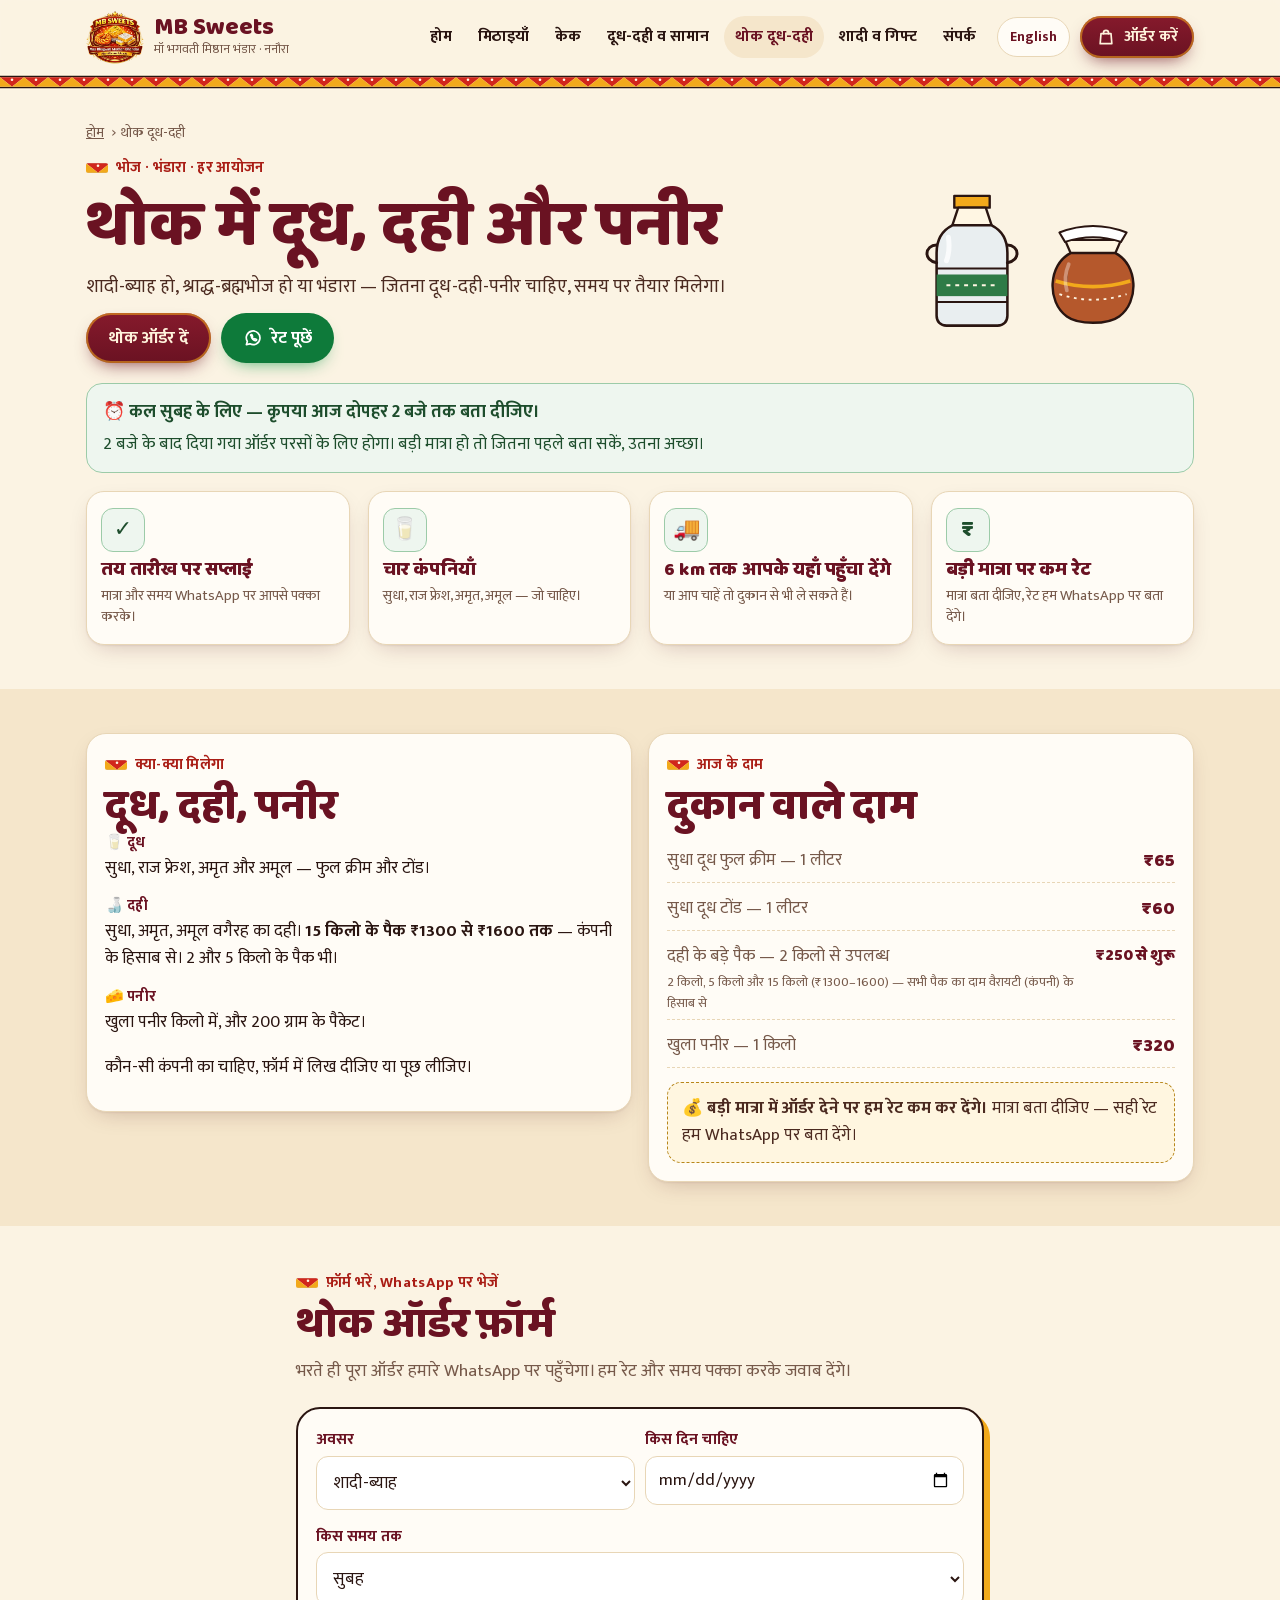
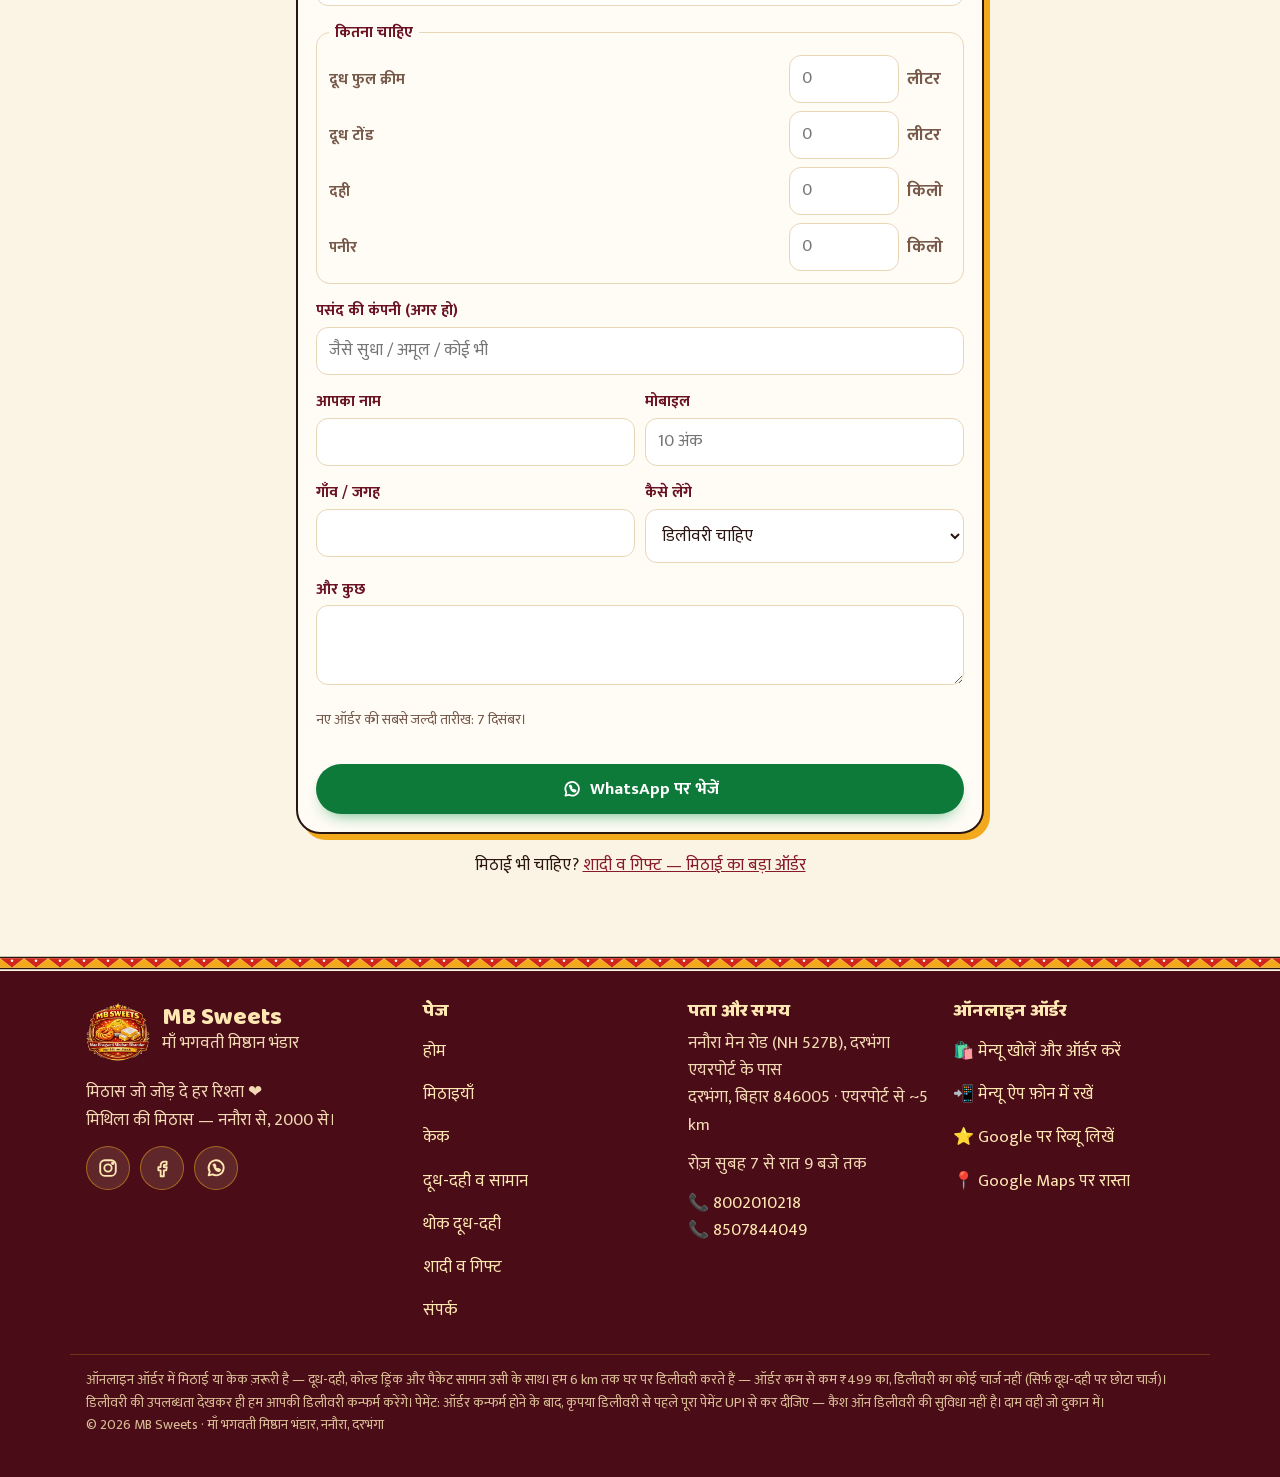
==== bulk-dairy/index.html @ a432e330 "Website: show the delivery-closed notice from catalog deliveryOff only during those days Co-Authored" ====
<!doctype html>
<html lang="hi">
<head>
<meta charset="utf-8">
<meta name="viewport" content="width=device-width,initial-scale=1,viewport-fit=cover">
<title>थोक दूध, दही, पनीर — शादी, श्राद्ध-भोज, भंडारा | MB Sweets ननौरा, दरभंगा</title>
<meta name="description" content="शादी-ब्याह, श्राद्ध-ब्रह्मभोज, भंडारा और हर आयोजन के लिए थोक में दूध, दही, पनीर — सुधा, राज फ्रेश, अमृत, अमूल। 15 किलो दही पैक ₹1300–1600। कल के लिए आज 2 बजे तक ऑर्डर। ननौरा, दरभंगा।">
<link rel="canonical" href="https://mbsweets.github.io/bulk-dairy/">
<meta property="og:type" content="website">
<meta property="og:site_name" content="MB Sweets">
<meta property="og:title" content="थोक दूध, दही, पनीर — शादी, श्राद्ध-भोज, भंडारा | MB Sweets ननौरा, दरभंगा">
<meta property="og:description" content="शादी-ब्याह, श्राद्ध-ब्रह्मभोज, भंडारा और हर आयोजन के लिए थोक में दूध, दही, पनीर — सुधा, राज फ्रेश, अमृत, अमूल। 15 किलो दही पैक ₹1300–1600। कल के लिए आज 2 बजे तक ऑर्डर। ननौरा, दरभंगा।">
<meta property="og:url" content="https://mbsweets.github.io/bulk-dairy/">
<meta property="og:image" content="https://mbsweets.github.io/assets/img/og-site.jpg">
<meta property="og:image:alt" content="MB Sweets — मिथिला की मिठास, ननौरा, दरभंगा">
<meta property="og:image:width" content="1200"><meta property="og:image:height" content="630">
<meta property="og:locale" content="hi_IN">
<meta name="twitter:card" content="summary_large_image">
<meta name="google-site-verification" content="Vm67PoSV5XHzENlAlZc9Rm4jAQmM6H2biQfGY-9qMtw">
<meta name="theme-color" content="#6A1222">
<meta name="format-detection" content="telephone=no">
<link rel="icon" href="/favicon-32.png" type="image/png" sizes="32x32">
<link rel="apple-touch-icon" href="/assets/img/icon-192.png">
<link rel="preload" href="/assets/fonts/baloo2-800.woff2" as="font" type="font/woff2" crossorigin>
<link rel="preload" href="/assets/fonts/mukta-400.woff2" as="font" type="font/woff2" crossorigin>
<link rel="stylesheet" href="/assets/site.css?v=00757ee7">
<script type="application/ld+json">{"@context": "https://schema.org", "@type": "BreadcrumbList", "itemListElement": [{"@type": "ListItem", "position": 1, "name": "MB Sweets", "item": "https://mbsweets.github.io/"}, {"@type": "ListItem", "position": 2, "name": "Bulk dairy", "item": "https://mbsweets.github.io/bulk-dairy/"}]}</script>
</head>
<body>
<a class="skip" href="#main"><span data-en="Skip to content">सीधे सामग्री पर जाएँ</span></a>
<div class="notice" id="notice" role="status"></div>
<header class="hdr">
 <div class="wrap bar">
  <a class="brand" href="/" aria-label="MB Sweets — होम">
   <img src="/assets/img/logo.webp" width="217" height="200" alt="MB Sweets का लोगो">
   <span><b>MB Sweets</b><small><span data-en="Maa Bhagwati Misthan Bhandar · Nanaura">माँ भगवती मिष्ठान भंडार · ननौरा</span></small></span>
  </a>
  <nav class="nav" aria-label="मुख्य"><a href="/"><span data-en="Home">होम</span></a><a href="/sweets/"><span data-en="Sweets">मिठाइयाँ</span></a><a href="/cakes/"><span data-en="Cakes">केक</span></a><a href="/products/"><span data-en="Dairy &amp; more">दूध-दही व सामान</span></a><a href="/bulk-dairy/" aria-current=page><span data-en="Bulk dairy">थोक दूध-दही</span></a><a href="/wedding/"><span data-en="Weddings &amp; gifts">शादी व गिफ्ट</span></a><a href="/contact/"><span data-en="Contact">संपर्क</span></a></nav>
  <button class="lang" id="lang" type="button" aria-label="Switch language / भाषा बदलें">English</button>
  <a class="btn btn-main btn-sm order-top" href="/mb-sweets/order/" data-order><svg viewBox="0 0 24 24" fill="none" stroke="currentColor" stroke-width="2" stroke-linecap="round" stroke-linejoin="round" aria-hidden="true"><path d="M6 8h12l1 12H5L6 8z"/><path d="M9 8V7a3 3 0 0 1 6 0v1"/></svg><span data-en="Order now">ऑर्डर करें</span></a>
 </div>
 <nav class="pills" aria-label="पेज"><a href="/"><span data-en="Home">होम</span></a><a href="/sweets/"><span data-en="Sweets">मिठाइयाँ</span></a><a href="/cakes/"><span data-en="Cakes">केक</span></a><a href="/products/"><span data-en="Dairy &amp; more">दूध-दही व सामान</span></a><a href="/bulk-dairy/" aria-current=page><span data-en="Bulk dairy">थोक दूध-दही</span></a><a href="/wedding/"><span data-en="Weddings &amp; gifts">शादी व गिफ्ट</span></a><a href="/contact/"><span data-en="Contact">संपर्क</span></a></nav>
 <div class="mb-border" aria-hidden="true"></div>
</header>
<main id="main">

<section class="phead calm">
 <div class="wrap">
  <div class="crumb"><a href="/"><span data-en="Home">होम</span></a> › <span data-en="Bulk dairy">थोक दूध-दही</span></div>
  <div class="dhero">
   <div>
    <div class="eyebrow"><span data-en="Feasts · bhandara · every gathering">भोज · भंडारा · हर आयोजन</span></div>
    <h1><span data-en="Milk, curd &amp; paneer in bulk">थोक में दूध, दही और पनीर</span></h1>
    <p class="lead"><span data-en="Weddings, shraddh and brahmbhoj, bhandara — whatever milk, curd and paneer you need, ready on time.">शादी-ब्याह हो, श्राद्ध-ब्रह्मभोज हो या भंडारा — जितना दूध-दही-पनीर चाहिए, समय पर तैयार मिलेगा।</span></p>
    <div class="row">
     <a class="btn btn-main" href="#dairyform"><span data-en="Place a bulk order">थोक ऑर्डर दें</span></a>
     <a class="btn btn-wa" href="https://api.whatsapp.com/send?phone=918002010218&text=%E0%A4%A8%E0%A4%AE%E0%A4%B8%E0%A5%8D%E0%A4%A4%E0%A5%87%20MB%20Sweets%20%F0%9F%99%8F%20%E0%A4%AE%E0%A5%81%E0%A4%9D%E0%A5%87%20%E0%A4%A5%E0%A5%8B%E0%A4%95%20%E0%A4%AE%E0%A5%87%E0%A4%82%20%E0%A4%A6%E0%A5%82%E0%A4%A7/%E0%A4%A6%E0%A4%B9%E0%A5%80/%E0%A4%AA%E0%A4%A8%E0%A5%80%E0%A4%B0%20%E0%A4%9A%E0%A4%BE%E0%A4%B9%E0%A4%BF%E0%A4%8F%E0%A5%A4%20%E0%A4%AC%E0%A4%A1%E0%A4%BC%E0%A5%80%20%E0%A4%AE%E0%A4%BE%E0%A4%A4%E0%A5%8D%E0%A4%B0%E0%A4%BE%20%E0%A4%95%E0%A4%BE%20%E0%A4%B0%E0%A5%87%E0%A4%9F%20%E0%A4%AC%E0%A4%A4%E0%A4%BE%E0%A4%87%E0%A4%8F%E0%A5%A4" data-en-href="https://api.whatsapp.com/send?phone=918002010218&amp;text=Hello%20MB%20Sweets%20%F0%9F%99%8F%20I%20need%20milk%20/%20curd%20/%20paneer%20in%20bulk.%20Please%20tell%20me%20the%20bulk%20rate." target="_blank" rel="noopener"><svg viewBox="0 0 24 24" fill="none" stroke="currentColor" stroke-width="2" stroke-linecap="round" stroke-linejoin="round" aria-hidden="true"><path d="M4 20l1.2-3.9A8.2 8.2 0 1 1 8.3 19z"/><path d="M9.2 8.6c.2-.5.5-.6.9-.6h.5l.9 2.1-.7.9c.5 1.1 1.4 2 2.5 2.5l.9-.7 2.1.9v.5c0 .4-.1.7-.6.9-2.5 1-6.6-3.1-5.5-6.5z"/></svg><span data-en="Ask the rate">रेट पूछें</span></a>
    </div>
   </div>
   <div class="dart" aria-hidden="true"><svg viewBox="0 0 120 150" width="118" aria-hidden="true"><path d="M42 10H78V22H42Z" fill="#F2A91B" stroke="#2A1511" stroke-width="2.4" stroke-linejoin="round"/><path d="M46 22H74L80 40H40Z" fill="#FFF6E3" stroke="#2A1511" stroke-width="2.4" stroke-linejoin="round"/><path d="M40 40H80C92 46 96 56 96 68V132C96 138 92 142 86 142H34C28 142 24 138 24 132V68C24 56 28 46 40 40Z" fill="#E9EEF0" stroke="#2A1511" stroke-width="2.6" stroke-linejoin="round"/><path d="M24 84H96M24 118H96" stroke="#2A1511" stroke-width="2"/><rect x="24" y="90" width="72" height="22" fill="#2E7B47"/><path d="M34 101H86" stroke="#FFF6E3" stroke-width="2" stroke-dasharray="4 5"/><path d="M24 60C12 60 10 76 24 78M96 60C108 60 110 76 96 78" stroke="#2A1511" stroke-width="3" fill="none" stroke-linecap="round"/><path d="M36 52Q38 66 34 76" stroke="#fff" stroke-width="5" stroke-linecap="round" opacity=".8"/></svg><svg viewBox="0 0 120 130" width="112" aria-hidden="true"><path d="M30 30H90L84 44H36Z" fill="#FFF6E3" stroke="#2A1511" stroke-width="2.4" stroke-linejoin="round"/><path d="M24 22Q60 8 96 22L90 32Q60 22 30 32Z" fill="#fff" stroke="#2A1511" stroke-width="2.2" stroke-linejoin="round"/><path d="M36 44C12 56 10 96 32 112C44 121 76 121 88 112C110 96 108 56 84 44Z" fill="#B5582C" stroke="#2A1511" stroke-width="2.6" stroke-linejoin="round"/><path d="M20 74Q60 86 100 74" stroke="#F2A91B" stroke-width="4" fill="none"/><path d="M24 88Q60 100 96 88" stroke="#FFF6E3" stroke-width="2" fill="none" stroke-dasharray="3 5"/><path d="M34 56Q28 70 32 84" stroke="#fff" stroke-width="4" stroke-linecap="round" opacity=".35"/></svg></div>
  </div>
 </div>
</section>

<section style="padding-top:12px">
 <div class="wrap">
  <div class="dnote">
   <b>⏰ <span data-en="For tomorrow morning — please tell us by 2 pm today.">कल सुबह के लिए — कृपया आज दोपहर 2 बजे तक बता दीजिए।</span></b>
   <span><span data-en="Orders after 2 pm are for the day after tomorrow. For large quantities, the earlier the better.">2 बजे के बाद दिया गया ऑर्डर परसों के लिए होगा। बड़ी मात्रा हो तो जितना पहले बता सकें, उतना अच्छा।</span></span>
  </div>
  <div class="feats dfeats">
   <div class="feat"><div class="dico">✓</div><h3><span data-en="On the agreed date">तय तारीख पर सप्लाई</span></h3><p><span data-en="Quantity and time agreed with you on WhatsApp.">मात्रा और समय WhatsApp पर आपसे पक्का करके।</span></p></div>
   <div class="feat"><div class="dico">🥛</div><h3><span data-en="Four brands">चार कंपनियाँ</span></h3><p><span data-en="Sudha, Raj Fresh, Amrit, Amul — your choice.">सुधा, राज फ्रेश, अमृत, अमूल — जो चाहिए।</span></p></div>
   <div class="feat"><div class="dico">🚚</div><h3><span data-en="We deliver within 6 km">6 km तक आपके यहाँ पहुँचा देंगे</span></h3><p><span data-en="Or, if you prefer, you&#x27;re welcome to pick up from the shop.">या आप चाहें तो दुकान से भी ले सकते हैं।</span></p></div>
   <div class="feat"><div class="dico">₹</div><h3><span data-en="Lower rate in bulk">बड़ी मात्रा पर कम रेट</span></h3><p><span data-en="Tell us the quantity — we will share the rate on WhatsApp.">मात्रा बता दीजिए, रेट हम WhatsApp पर बता देंगे।</span></p></div>
  </div>
 </div>
</section>

<section class="soft">
 <div class="wrap brandgrid">
  <div class="info">
   <div class="eyebrow"><span data-en="What we supply">क्या-क्या मिलेगा</span></div>
   <h2><span data-en="Milk, curd, paneer">दूध, दही, पनीर</span></h2>
   <dl class="mt">
    <div><dt>🥛 <span data-en="Milk">दूध</span></dt><dd><span data-en="Sudha, Raj Fresh, Amrit and Amul — full cream and toned.">सुधा, राज फ्रेश, अमृत और अमूल — फुल क्रीम और टोंड।</span></dd></div>
    <div><dt>🍶 <span data-en="Curd">दही</span></dt><dd><span data-en="Sudha, Amrit, Amul and more. &lt;b&gt;15 kg packs from ₹1300 to ₹1600&lt;/b&gt; depending on brand. 2 kg and 5 kg packs too.">सुधा, अमृत, अमूल वगैरह का दही। <b>15 किलो के पैक ₹1300 से ₹1600 तक</b> — कंपनी के हिसाब से। 2 और 5 किलो के पैक भी।</span></dd></div>
    <div><dt>🧀 <span data-en="Paneer">पनीर</span></dt><dd><span data-en="Loose paneer by the kg, and 200 g packets.">खुला पनीर किलो में, और 200 ग्राम के पैकेट।</span></dd></div>
   </dl>
   <p class="mt"><span data-en="Tell us the brand you want in the form, or just ask.">कौन-सी कंपनी का चाहिए, फ़ॉर्म में लिख दीजिए या पूछ लीजिए।</span></p>
  </div>
  <div class="info">
   <div class="eyebrow"><span data-en="Today&#x27;s prices">आज के दाम</span></div>
   <h2><span data-en="Shop prices">दुकान वाले दाम</span></h2>
   <ul class="plist"><li><span><span data-en="Sudha full-cream milk — 1 L">सुधा दूध फुल क्रीम — 1 लीटर</span></span><b data-pid="i14">₹65</b></li><li><span><span data-en="Sudha toned milk — 1 L">सुधा दूध टोंड — 1 लीटर</span></span><b data-pid="i15">₹60</b></li><li class="bigdahi"><span><span data-en="Big curd packs — from 2 kg">दही के बड़े पैक — 2 किलो से उपलब्ध</span><small><span data-en="2 kg, 5 kg and 15 kg (₹1300–1600) — every pack priced by variety (brand)">2 किलो, 5 किलो और 15 किलो (₹1300–1600) — सभी पैक का दाम वैरायटी (कंपनी) के हिसाब से</span></small></span><b><span data-en="from &lt;span data-pid=i18&gt;₹250&lt;/span&gt;"><span data-pid=i18>₹250</span> से शुरू</span></b></li><li><span><span data-en="Loose paneer — 1 kg">खुला पनीर — 1 किलो</span></span><b data-pid="i17">₹320</b></li></ul>
   <div class="discount">💰 <span data-en="&lt;b&gt;Bulk orders get a lower rate.&lt;/b&gt; Tell us the quantity and we&#x27;ll quote the right rate on WhatsApp."><b>बड़ी मात्रा में ऑर्डर देने पर हम रेट कम कर देंगे।</b> मात्रा बता दीजिए — सही रेट हम WhatsApp पर बता देंगे।</span></div>
  </div>
 </div>
</section>

<section id="order-form">
 <div class="wrap narrow">
  <div class="shead"><div class="eyebrow"><span data-en="Fill in, send on WhatsApp">फ़ॉर्म भरें, WhatsApp पर भेजें</span></div><h2><span data-en="Bulk order form">थोक ऑर्डर फ़ॉर्म</span></h2><p><span data-en="Your whole order reaches our WhatsApp. We&#x27;ll reply to confirm the rate and time.">भरते ही पूरा ऑर्डर हमारे WhatsApp पर पहुँचेगा। हम रेट और समय पक्का करके जवाब देंगे।</span></p></div>
  <form class="form" id="dairyform" novalidate>
   <div class="two">
    <div class="f"><label for="d-occ"><span data-en="Occasion">अवसर</span></label><select id="d-occ"><option value="शादी-ब्याह" data-en="Wedding">शादी-ब्याह</option><option value="श्राद्ध / ब्रह्मभोज" data-en="Shraddh / Brahmbhoj">श्राद्ध / ब्रह्मभोज</option><option value="भंडारा" data-en="Bhandara">भंडारा</option><option value="पूजा-यज्ञ" data-en="Puja / yagya">पूजा-यज्ञ</option><option value="तिलक / मुंडन / जनेऊ" data-en="Tilak / mundan / janeu">तिलक / मुंडन / जनेऊ</option><option value="भोज / पार्टी" data-en="Feast / party">भोज / पार्टी</option><option value="होटल / दुकान" data-en="Hotel / shop">होटल / दुकान</option><option value="कुछ और" data-en="Other">कुछ और</option></select></div>
    <div class="f"><label for="d-date"><span data-en="Date needed">किस दिन चाहिए</span></label><input id="d-date" type="date"></div>
   </div>
   <div class="f"><label for="d-time"><span data-en="By what time">किस समय तक</span></label><select id="d-time"><option value="सुबह" data-en="Morning">सुबह</option><option value="दोपहर" data-en="Afternoon">दोपहर</option><option value="शाम" data-en="Evening">शाम</option></select></div>
   <fieldset class="qty">
    <legend><span data-en="Quantities">कितना चाहिए</span></legend>
    <div class="qrow"><label for="d-fc"><span data-en="Full-cream milk">दूध फुल क्रीम</span></label><input id="d-fc" type="number" inputmode="decimal" min="0" step="any" placeholder="0"><span><span data-en="L">लीटर</span></span></div>
    <div class="qrow"><label for="d-tm"><span data-en="Toned milk">दूध टोंड</span></label><input id="d-tm" type="number" inputmode="decimal" min="0" step="any" placeholder="0"><span><span data-en="L">लीटर</span></span></div>
    <div class="qrow"><label for="d-dahi"><span data-en="Curd">दही</span></label><input id="d-dahi" type="number" inputmode="decimal" min="0" step="any" placeholder="0"><span><span data-en="kg">किलो</span></span></div>
    <div class="qrow"><label for="d-paneer"><span data-en="Paneer">पनीर</span></label><input id="d-paneer" type="number" inputmode="decimal" min="0" step="any" placeholder="0"><span><span data-en="kg">किलो</span></span></div>
   </fieldset>
   <div class="f"><label for="d-brand"><span data-en="Preferred brand (if any)">पसंद की कंपनी (अगर हो)</span></label><input id="d-brand" type="text" placeholder="जैसे सुधा / अमूल / कोई भी" data-en-ph="e.g. Sudha / Amul / any"></div>
   <div class="two">
    <div class="f"><label for="d-name"><span data-en="Your name">आपका नाम</span></label><input id="d-name" type="text" autocomplete="name"></div>
    <div class="f"><label for="d-phone"><span data-en="Mobile">मोबाइल</span></label><input id="d-phone" type="tel" inputmode="numeric" autocomplete="tel" placeholder="10 अंक" data-en-ph="10 digits"></div>
   </div>
   <div class="two">
    <div class="f"><label for="d-place"><span data-en="Village / place">गाँव / जगह</span></label><input id="d-place" type="text"></div>
    <div class="f"><label for="d-mode"><span data-en="Delivery or pickup">कैसे लेंगे</span></label><select id="d-mode"><option value="डिलीवरी चाहिए" data-en="Delivery">डिलीवरी चाहिए</option><option value="दुकान से ले जाएँगे" data-en="Pickup">दुकान से ले जाएँगे</option></select></div>
   </div>
   <div class="f"><label for="d-note"><span data-en="Anything else">और कुछ</span></label><textarea id="d-note"></textarea></div>
   <p class="hint" id="d-rule"></p>
   <div class="err" id="d-err" role="alert"></div>
   <button class="btn btn-wa" type="submit" style="width:100%"><svg viewBox="0 0 24 24" fill="none" stroke="currentColor" stroke-width="2" stroke-linecap="round" stroke-linejoin="round" aria-hidden="true"><path d="M4 20l1.2-3.9A8.2 8.2 0 1 1 8.3 19z"/><path d="M9.2 8.6c.2-.5.5-.6.9-.6h.5l.9 2.1-.7.9c.5 1.1 1.4 2 2.5 2.5l.9-.7 2.1.9v.5c0 .4-.1.7-.6.9-2.5 1-6.6-3.1-5.5-6.5z"/></svg><span data-en="Send on WhatsApp">WhatsApp पर भेजें</span></button>
  </form>
  <p class="center mt"><span data-en="Need sweets too?">मिठाई भी चाहिए?</span> <a href="/wedding/"><span data-en="Weddings &amp; gifts — bulk sweets">शादी व गिफ्ट — मिठाई का बड़ा ऑर्डर</span></a></p>
 </div>
</section>
</main>
<footer class="foot">
 <div class="wrap cols">
  <div>
   <div class="fbrand"><img src="/assets/img/logo.webp" width="217" height="200" alt="" loading="lazy"><div><b>MB Sweets</b><span data-en="Maa Bhagwati Misthan Bhandar">माँ भगवती मिष्ठान भंडार</span></div></div>
   <p class="mt"><span data-en="Sweetness that binds every bond ❤️&lt;br&gt;The sweetness of Mithila — from Nanaura, since 2000.">मिठास जो जोड़ दे हर रिश्ता ❤️<br>मिथिला की मिठास — ननौरा से, 2000 से।</span></p>
   <div class="social">
    <a href="https://www.instagram.com/maabhagwatimisthanbhandar/" target="_blank" rel="noopener" aria-label="Instagram"><svg viewBox="0 0 24 24" fill="none" stroke="currentColor" stroke-width="2" stroke-linecap="round" stroke-linejoin="round" aria-hidden="true"><rect x="3.5" y="3.5" width="17" height="17" rx="5"/><circle cx="12" cy="12" r="4"/><circle cx="17.2" cy="6.8" r=".9"/></svg></a>
    <a href="https://www.facebook.com/share/1CdTxjHLrT/" target="_blank" rel="noopener" aria-label="Facebook"><svg viewBox="0 0 24 24" fill="none" stroke="currentColor" stroke-width="2" stroke-linecap="round" stroke-linejoin="round" aria-hidden="true"><path d="M14.5 8.5H17V5h-2.5A4 4 0 0 0 10.5 9v2H8v3.5h2.5V21H14v-6.5h2.6l.6-3.5H14V9.1c0-.3.2-.6.5-.6z"/></svg></a>
    <a href="https://api.whatsapp.com/send?phone=918002010218&text=%E0%A4%A8%E0%A4%AE%E0%A4%B8%E0%A5%8D%E0%A4%A4%E0%A5%87%20MB%20Sweets%20%F0%9F%99%8F%20" data-en-href="https://api.whatsapp.com/send?phone=918002010218&amp;text=Hello%20MB%20Sweets%20%F0%9F%99%8F%20" target="_blank" rel="noopener" aria-label="WhatsApp"><svg viewBox="0 0 24 24" fill="none" stroke="currentColor" stroke-width="2" stroke-linecap="round" stroke-linejoin="round" aria-hidden="true"><path d="M4 20l1.2-3.9A8.2 8.2 0 1 1 8.3 19z"/><path d="M9.2 8.6c.2-.5.5-.6.9-.6h.5l.9 2.1-.7.9c.5 1.1 1.4 2 2.5 2.5l.9-.7 2.1.9v.5c0 .4-.1.7-.6.9-2.5 1-6.6-3.1-5.5-6.5z"/></svg></a>
   </div>
  </div>
  <div><h3><span data-en="Pages">पेज</span></h3><ul><li><a href="/"><span data-en="Home">होम</span></a></li><li><a href="/sweets/"><span data-en="Sweets">मिठाइयाँ</span></a></li><li><a href="/cakes/"><span data-en="Cakes">केक</span></a></li><li><a href="/products/"><span data-en="Dairy &amp; more">दूध-दही व सामान</span></a></li><li><a href="/bulk-dairy/"><span data-en="Bulk dairy">थोक दूध-दही</span></a></li><li><a href="/wedding/"><span data-en="Weddings &amp; gifts">शादी व गिफ्ट</span></a></li><li><a href="/contact/"><span data-en="Contact">संपर्क</span></a></li></ul></div>
  <div><h3><span data-en="Address &amp; hours">पता और समय</span></h3>
   <p><span data-en="Nanaura Main Rd (NH 527B), near Darbhanga Airport&lt;br&gt;Darbhanga, Bihar 846005 · ~5 km from the airport">ननौरा मेन रोड (NH 527B), दरभंगा एयरपोर्ट के पास<br>दरभंगा, बिहार 846005 · एयरपोर्ट से ~5 km</span></p>
   <p><span data-en="Daily 7 am – 9 pm">रोज़ सुबह 7 से रात 9 बजे तक</span></p>
   <p><a href="tel:+918002010218">📞 8002010218</a><br><a href="tel:+918507844049">📞 8507844049</a></p>
  </div>
  <div><h3><span data-en="Order online">ऑनलाइन ऑर्डर</span></h3><ul>
   <li><a href="/mb-sweets/order/" data-order><span data-en="🛍️ Open the menu &amp; order">🛍️ मेन्यू खोलें और ऑर्डर करें</span></a></li>
   <li><a href="/mb-sweets/order/?app=1" data-order><span data-en="📲 Add the menu app to your phone">📲 मेन्यू ऐप फ़ोन में रखें</span></a></li>
   <li><a href="https://g.page/r/CZ_aeVeX-ilKEBE/review" target="_blank" rel="noopener"><span data-en="⭐ Review us on Google">⭐ Google पर रिव्यू लिखें</span></a></li>
   <li><a href="https://maps.app.goo.gl/FhQMpwFatymkrWct9" target="_blank" rel="noopener"><span data-en="📍 Directions on Google Maps">📍 Google Maps पर रास्ता</span></a></li>
  </ul></div>
 </div>
 <div class="wrap fine"><span data-en="Online orders must include sweets or cake — milk, curd, cold drinks and packaged items come along with them. We deliver to your home within 6 km — minimum order ₹499, no delivery charge (only milk &amp; curd have a small charge). We confirm delivery only after checking availability. Payment: once your order is confirmed, please pay in full by UPI before delivery — sorry, no cash on delivery. Same prices as in the shop.">ऑनलाइन ऑर्डर में मिठाई या केक ज़रूरी है — दूध-दही, कोल्ड ड्रिंक और पैकेट सामान उसी के साथ। हम 6 km तक घर पर डिलीवरी करते हैं — ऑर्डर कम से कम ₹499 का, डिलीवरी का कोई चार्ज नहीं (सिर्फ़ दूध-दही पर छोटा चार्ज)। डिलीवरी की उपलब्धता देखकर ही हम आपकी डिलीवरी कन्फर्म करेंगे। पेमेंट: ऑर्डर कन्फर्म होने के बाद, कृपया डिलीवरी से पहले पूरा पेमेंट UPI से कर दीजिए — कैश ऑन डिलीवरी की सुविधा नहीं है। दाम वही जो दुकान में।</span><br>© <span id="yr">2026</span> MB Sweets · <span data-en="Maa Bhagwati Misthan Bhandar, Nanaura, Darbhanga">माँ भगवती मिष्ठान भंडार, ननौरा, दरभंगा</span></div>
</footer>
<nav class="dock" aria-label="जल्दी संपर्क">
 <a class="o" href="/mb-sweets/order/" data-order><svg viewBox="0 0 24 24" fill="none" stroke="currentColor" stroke-width="2" stroke-linecap="round" stroke-linejoin="round" aria-hidden="true"><path d="M6 8h12l1 12H5L6 8z"/><path d="M9 8V7a3 3 0 0 1 6 0v1"/></svg><span data-en="Order">ऑर्डर करें</span></a>
 <a class="w" href="https://api.whatsapp.com/send?phone=918002010218&text=%E0%A4%A8%E0%A4%AE%E0%A4%B8%E0%A5%8D%E0%A4%A4%E0%A5%87%20MB%20Sweets%20%F0%9F%99%8F%20" data-en-href="https://api.whatsapp.com/send?phone=918002010218&amp;text=Hello%20MB%20Sweets%20%F0%9F%99%8F%20" target="_blank" rel="noopener"><svg viewBox="0 0 24 24" fill="none" stroke="currentColor" stroke-width="2" stroke-linecap="round" stroke-linejoin="round" aria-hidden="true"><path d="M4 20l1.2-3.9A8.2 8.2 0 1 1 8.3 19z"/><path d="M9.2 8.6c.2-.5.5-.6.9-.6h.5l.9 2.1-.7.9c.5 1.1 1.4 2 2.5 2.5l.9-.7 2.1.9v.5c0 .4-.1.7-.6.9-2.5 1-6.6-3.1-5.5-6.5z"/></svg>WhatsApp</a>
 <a href="tel:+918002010218"><svg viewBox="0 0 24 24" fill="none" stroke="currentColor" stroke-width="2" stroke-linecap="round" stroke-linejoin="round" aria-hidden="true"><path d="M5 3.5h3.5l1.7 4.4-2.2 1.4a11 11 0 0 0 5.7 5.7l1.4-2.2 4.4 1.7V18a2.5 2.5 0 0 1-2.5 2.5A15.5 15.5 0 0 1 2.5 6 2.5 2.5 0 0 1 5 3.5z"/></svg><span data-en="Call">कॉल</span></a>
 <a href="https://maps.app.goo.gl/FhQMpwFatymkrWct9" target="_blank" rel="noopener"><svg viewBox="0 0 24 24" fill="none" stroke="currentColor" stroke-width="2" stroke-linecap="round" stroke-linejoin="round" aria-hidden="true"><path d="M12 21s-7-6.3-7-11.2a7 7 0 0 1 14 0C19 14.7 12 21 12 21z"/><circle cx="12" cy="9.8" r="2.6"/></svg><span data-en="Directions">रास्ता</span></a>
</nav>
<script src="/mb-sweets/catalog.js" defer></script>
<script src="/assets/site.js?v=cd777acc" defer></script>
</body>
</html>
---- assets/site.css ----
/* MB Sweets — मिथिला की मिठास. Handmade-paper cream, sindoor, haldi and maroon, with Madhubani borders. */
@font-face{font-family:'Mukta';src:url(/assets/fonts/mukta-400.woff2) format('woff2'),url(/assets/fonts/mukta-400.woff) format('woff');font-weight:400;font-display:swap}
@font-face{font-family:'Mukta';src:url(/assets/fonts/mukta-700.woff2) format('woff2'),url(/assets/fonts/mukta-700.woff) format('woff');font-weight:600 800;font-display:swap}
@font-face{font-family:'Baloo 2';src:url(/assets/fonts/baloo2-800.woff2) format('woff2'),url(/assets/fonts/baloo2-800.woff) format('woff');font-weight:600 800;font-display:swap}

:root{
  --paper:#FBF3E3;--paper2:#F5E6CB;--card:#FFFCF6;--ink:#2A1511;--muted:#76594A;--line:#E8D6B6;
  --maroon:#6A1222;--maroon2:#861A2C;--wine:#4A0D17;--sindoor:#D1261C;--haldi:#F2A91B;--gold:#B7861A;--leaf:#2E7B47;--pink:#D8457F;
  --wa:#0E7A3A;--shadow:0 1px 2px rgba(74,13,23,.06),0 8px 24px -10px rgba(74,13,23,.28);
  --r:18px;--hd:'Baloo 2','Mukta',system-ui,sans-serif;
  --border:url("data:image/svg+xml,%3Csvg xmlns='http://www.w3.org/2000/svg' width='24' height='16' viewBox='0 0 24 16'%3E%3Crect width='24' height='16' fill='%23FFF6E3'/%3E%3Cpath d='M0 2.5H24M0 13.5H24' stroke='%232A1511' stroke-width='1.5'/%3E%3Cpath d='M0 3.2L12 12.8L24 3.2Z' fill='%23D1261C'/%3E%3Cpath d='M-12 12.8L0 3.2L12 12.8ZM12 12.8L24 3.2L36 12.8Z' fill='%23F2A91B'/%3E%3Ccircle cx='12' cy='5.8' r='1.3' fill='%23FFF6E3'/%3E%3C/svg%3E");--scales:url("data:image/svg+xml,%3Csvg xmlns='http://www.w3.org/2000/svg' width='16' height='12' viewBox='0 0 16 12'%3E%3Crect width='16' height='12' fill='%23F2A91B'/%3E%3Cpath d='M0 6a4 4 0 0 0 8 0a4 4 0 0 0 8 0M-4 12a4 4 0 0 0 8 0a4 4 0 0 0 8 0a4 4 0 0 0 8 0' fill='none' stroke='%23D1261C' stroke-width='1.4'/%3E%3C/svg%3E");--vine:url("data:image/svg+xml,%3Csvg xmlns='http://www.w3.org/2000/svg' width='36' height='18' viewBox='0 0 36 18'%3E%3Cpath d='M0 9H36' stroke='%23F2A91B' stroke-width='1.4'/%3E%3Cpath d='M9 9C12 3 17 2 20 3C18 7 14 9 9 9Z' fill='%232E7B47' stroke='%23F2A91B' stroke-width='.8'/%3E%3Cpath d='M27 9C24 15 19 16 16 15C18 11 22 9 27 9Z' fill='%232E7B47' stroke='%23F2A91B' stroke-width='.8'/%3E%3Ccircle cx='3' cy='9' r='1.8' fill='%23D1261C'/%3E%3C/svg%3E");
  color-scheme:light;
}
*{box-sizing:border-box}
html{overflow-x:clip;-webkit-text-size-adjust:100%;scroll-behavior:smooth;scroll-padding-top:12px}
body{margin:0;background:var(--paper);color:var(--ink);font:400 17px/1.6 'Mukta',system-ui,-apple-system,'Segoe UI',sans-serif}
img{max-width:100%;height:auto;display:block}
svg{max-width:100%;height:auto}
.grid>*,.occ>*,.story>*,.visit>*,.wed>*,.spot>*,.cat>*,.gift>*,.fly>*{min-width:0}
a{color:var(--maroon2)}
h1,h2,h3{font-family:var(--hd);font-weight:800;line-height:1.15;margin:0;color:var(--maroon);letter-spacing:.2px}
h2{font-size:clamp(28px,6.2vw,42px)}
h3{font-size:21px}
p{margin:0 0 12px}
.wrap{max-width:1140px;margin:0 auto;padding:0 16px}
.sr{position:absolute;width:1px;height:1px;overflow:hidden;clip:rect(0 0 0 0);white-space:nowrap}
.mb-border{height:16px;background:var(--border) repeat-x;background-size:24px 16px}
.skip{position:absolute;left:-999px;top:0}.skip:focus{left:8px;top:8px;z-index:99;background:#fff;padding:8px 12px;border-radius:8px}
:focus-visible{outline:3px solid var(--haldi);outline-offset:2px;border-radius:6px}

/* ---------- header ---------- */
.hdr{position:relative;top:0;z-index:40;background:rgba(251,243,227,.94);backdrop-filter:saturate(1.4) blur(8px);-webkit-backdrop-filter:saturate(1.4) blur(8px)}
.hdr .bar{display:flex;align-items:center;gap:10px;height:62px}
.brand{display:flex;align-items:center;gap:10px;text-decoration:none;min-width:0;flex:1}
.brand>span{min-width:0}
.brand img{width:48px;height:44px;object-fit:contain;flex:none}
.brand b{display:block;font-family:var(--hd);font-size:21px;line-height:1;color:var(--maroon);white-space:nowrap}
.brand small{display:block;font-size:12.5px;color:var(--muted);white-space:nowrap;overflow:hidden;text-overflow:ellipsis;line-height:1.35;margin-top:2px}
.nav{display:none;gap:4px;align-items:center}
.nav a{color:var(--ink);text-decoration:none;font-weight:600;padding:8px 11px;border-radius:999px;font-size:16px;white-space:nowrap}
.nav a:hover{background:var(--paper2)}
.nav a[aria-current=page]{color:var(--maroon);background:var(--paper2)}
.lang{border:1.5px solid var(--line);background:var(--card);color:var(--maroon);font:700 14px/1 'Mukta',sans-serif;border-radius:999px;padding:9px 12px;cursor:pointer;min-height:40px}
.hdr .order-top{display:none}
.pills{display:flex;gap:8px;overflow-x:auto;padding:4px 16px 10px;scrollbar-width:none;margin:0 auto;max-width:1140px}
.pills::-webkit-scrollbar{display:none}
.pills a{flex:none;text-decoration:none;color:var(--ink);background:var(--card);border:1px solid var(--line);font-weight:600;font-size:15px;padding:6px 14px;border-radius:999px;min-height:40px;display:inline-flex;align-items:center}
.pills a[aria-current=page]{background:var(--maroon);color:#FFF3DC;border-color:var(--maroon)}
@media(min-width:960px){html{scroll-padding-top:96px}.hdr{position:sticky}.hdr .order-top{display:inline-flex}.hdr .bar{height:74px}.brand img{width:58px;height:54px}.brand b{font-size:24px}}
@media(min-width:1200px){.nav{display:flex}.pills{display:none}.brand{flex:0 1 auto;margin-right:auto}}

/* ---------- buttons ---------- */
.btn{display:inline-flex;align-items:center;justify-content:center;gap:8px;min-height:50px;padding:0 22px;border-radius:999px;font:700 17px/1.1 'Mukta',sans-serif;text-decoration:none;border:0;cursor:pointer;transition:transform .15s,box-shadow .15s;white-space:nowrap}
.btn:active{transform:scale(.97)}
.btn-main{background:linear-gradient(180deg,var(--maroon2),var(--maroon));color:#FFF3DC;box-shadow:inset 0 0 0 2px rgba(242,169,27,.55),0 8px 18px -8px rgba(106,18,34,.8)}
.btn-main:hover{box-shadow:inset 0 0 0 2px var(--haldi),0 10px 22px -8px rgba(106,18,34,.9)}
.btn-wa{background:var(--wa);color:#fff;box-shadow:0 8px 18px -10px rgba(21,154,75,.9)}
.btn-line{background:var(--card);color:var(--maroon);box-shadow:inset 0 0 0 2px var(--maroon)}
.btn-sm{min-height:42px;padding:0 16px;font-size:15.5px}
.btn svg{width:20px;height:20px;flex:none}
.row{display:flex;flex-wrap:wrap;gap:10px}

/* ---------- hero ---------- */
.hero{position:relative;padding:18px 0 36px;overflow:hidden}
.hero:before,.hero:after{content:"";position:absolute;width:260px;height:180px;background:var(--lotus) no-repeat center/contain;opacity:.07;pointer-events:none}
.hero:before{left:-70px;top:40px;transform:rotate(-18deg)}
.hero:after{right:-80px;bottom:10px;transform:rotate(14deg)}
.hero .grid{display:grid;gap:26px;align-items:center}
.welcome{display:inline-flex;align-items:center;gap:8px;font-weight:700;color:var(--leaf);font-size:16px;margin-bottom:6px}
.hero h1{font-size:clamp(46px,13vw,92px);line-height:.95;margin:4px 0 10px}
.hero h1 small{display:block;font-size:.42em;color:var(--sindoor);line-height:1.25;margin-bottom:14px;letter-spacing:.3px}
.hero h1 .ink{background:linear-gradient(180deg,var(--maroon2) 0%,var(--maroon) 60%,var(--wine) 100%);-webkit-background-clip:text;background-clip:text;color:transparent;padding-right:.05em}
.hero .lead{font-size:clamp(18px,4.6vw,21px);color:#4B2A20;max-width:34ch}
.hero .lead b{color:var(--maroon)}
.status{display:inline-flex;align-items:center;gap:8px;font-size:15px;font-weight:600;background:var(--card);border:1px solid var(--line);padding:5px 12px;border-radius:999px;margin:4px 0 14px}
.status i{width:10px;height:10px;border-radius:50%;background:#aaa;box-shadow:0 0 0 3px rgba(0,0,0,.06)}
.status.open i{background:#1AA158;box-shadow:0 0 0 4px rgba(26,161,88,.18)}
.status.shut i{background:var(--sindoor)}
.trust{display:flex;flex-wrap:wrap;gap:8px 16px;margin-top:18px;font-size:15px;font-weight:600;color:#4B2A20}
.trust>span{display:inline-flex;align-items:center;gap:6px}
.trust .star{color:#E09A00;letter-spacing:1px}
.frame{position:relative;padding:12px;border-radius:50% 50% 22px 22px/64px 64px 22px 22px;background:var(--scales);box-shadow:0 0 0 2.5px var(--ink),var(--shadow);margin:26px 0 0}
.frame img{border-radius:50% 50% 14px 14px/54px 54px 14px 14px;box-shadow:0 0 0 2.5px var(--ink);aspect-ratio:4/3;object-fit:cover;object-position:50% 30%;width:100%;background:var(--paper2)}
.frame .fish{position:absolute;left:50%;top:-30px;transform:translateX(-50%);width:62%;max-width:300px;filter:drop-shadow(0 3px 0 var(--paper))}
.frame figcaption{position:absolute;left:50%;bottom:-16px;transform:translateX(-50%);background:var(--maroon);color:#FFF3DC;font-weight:600;font-size:14.5px;padding:7px 14px;border-radius:999px;white-space:nowrap;box-shadow:0 0 0 2px var(--haldi)}
@media(min-width:900px){.hero{padding:40px 0 64px}.hero .grid{grid-template-columns:1.05fr .95fr;gap:48px}.frame img{aspect-ratio:4/3.4}}

/* ---------- sections ---------- */
section{padding:44px 0}
.eyebrow{display:inline-flex;align-items:center;gap:8px;font-weight:700;color:#A91D15;font-size:15px;letter-spacing:.3px;margin-bottom:6px}
.eyebrow:before{content:"";width:22px;height:10px;background:var(--border) repeat-x;background-size:24px 16px;background-position:0 -3px;border-radius:2px}
.shead{margin-bottom:22px}
.shead p{color:var(--muted);font-size:17.5px;margin:8px 0 0;max-width:60ch}
.shead.c{text-align:center}.shead.c p{margin-left:auto;margin-right:auto}
.more{display:inline-flex;align-items:center;gap:6px;font-weight:700;text-decoration:none;color:var(--maroon2);margin-top:8px;padding:12px 0;min-height:44px}
.more:after{content:"→"}
.band{background:var(--wine);color:#FBEBD2;position:relative}
.band:before,.band:after{content:"";position:absolute;left:0;right:0;height:16px;background:var(--border) repeat-x;background-size:24px 16px}
.band:before{top:0}.band:after{bottom:0}
.band h2,.band h3{color:#FFE7B3}
.band .eyebrow{color:var(--haldi)}
.band p{color:#F2D9B4}
.soft{background:var(--paper2)}

/* ---------- hero product cards (real photos) ---------- */
.hpair{display:grid;grid-template-columns:repeat(2,minmax(0,1fr));gap:12px;margin:14px 0 4px}
.hcard{background:var(--card);border:1px solid var(--line);border-radius:20px;overflow:hidden;box-shadow:var(--shadow);display:flex;flex-direction:column}
.hpic{position:relative;display:block;background:var(--paper2)}
.hpic img{aspect-ratio:1/1;object-fit:cover;width:100%}
.hlabel{position:absolute;left:7px;top:7px;background:var(--maroon);color:#FFF3DC;font-weight:700;font-size:12.5px;line-height:1.3;padding:3px 9px;border-radius:999px;box-shadow:0 0 0 1.5px var(--haldi);max-width:calc(100% - 14px)}
.realtag{position:absolute;right:7px;bottom:7px;z-index:2;background:rgba(255,252,246,.94);color:#1F5C35;font-size:11.5px;font-weight:700;padding:1px 8px;border-radius:999px}
.pcard .realtag{top:8px;bottom:auto;right:8px;font-size:12px;padding:2px 9px}
.hbody{padding:9px 10px 11px;display:flex;flex-direction:column;flex:1}
.hcard h2{font-size:clamp(23px,6.4vw,30px);line-height:1.05}
.hcard .off-badge{font-size:11.5px;margin-left:4px}
.hline{font-size:14.5px;line-height:1.35;font-weight:600;color:#4B2A20;margin:4px 0 6px}
.hprice{font-size:13.5px;color:var(--muted);margin:auto 0 8px;line-height:1.3}
.hprice b{font:800 19px/1 var(--hd);color:var(--maroon)}
.nw{white-space:nowrap}
.strict{color:#B3261E;font-weight:800}
.infochips span.strict{background:#FDECEA;border-color:#E9B3AE;color:#B3261E;font-weight:800}
.hwel{display:flex;flex-wrap:wrap;align-items:center;gap:0 14px}
.hwel .welcome{margin:4px 0}
.hcard .btn{min-height:42px;font-size:15.5px;padding:0 8px;width:100%}
.hcard .btn svg{width:18px;height:18px}
.is-off .hpic img,.is-off.why img{filter:grayscale(.6)}
.dline{font-size:15px;font-weight:600;color:#4B2A20;margin:10px 0 12px}
.pure{background:linear-gradient(135deg,#F1FAF3,#FFFCF6);border:1.5px solid #9ED3B0;border-left:6px solid var(--leaf);border-radius:16px;padding:10px 14px;margin:2px 0 12px}
.pure-top{display:flex;align-items:center;gap:8px}
.pure-top b{font:800 clamp(21px,5.6vw,26px)/1.15 var(--hd);color:#14592F}
.pure-tick{flex:none;display:grid;place-items:center;width:26px;height:26px;border-radius:50%;background:var(--leaf);color:#fff;font-weight:800;font-size:16px}
.pure p{margin:4px 0 0;font-size:15px;line-height:1.4;font-weight:600;color:#2C4A35}
.pure .pure-q{font-weight:400;font-style:italic;font-size:14px;color:#4B5E50}
.pure .pure-q span{font-style:normal;font-size:12.5px;color:var(--muted);white-space:nowrap}
.btn-big{min-height:54px;font-size:18px;padding:0 26px}
.hcta .btn-big{flex:1 1 auto;min-width:0}
.trust a{display:inline-flex;align-items:center;gap:6px;color:inherit;text-decoration:none;min-height:40px}
@media(max-width:899px){.hero h1{font-size:clamp(40px,11vw,60px)}}
.hcta{gap:8px}.hcta .btn{padding:0 15px}
@media(min-width:900px){.hpair{gap:16px}.hcta .btn-big{flex:0 1 auto}.hcta .btn{padding:0 24px}.hero h1{font-size:clamp(56px,5.6vw,72px)}.hero .grid{grid-template-columns:1.12fr .88fr}}

/* ---------- what's special ---------- */
.why2{display:grid;gap:12px}
.why{display:grid;grid-template-columns:38% 1fr;gap:14px;align-items:center;background:var(--card);border:1px solid var(--line);border-radius:20px;padding:10px;box-shadow:var(--shadow)}
.why .pic{position:relative;border-radius:14px;overflow:hidden;background:var(--paper2)}
.why .pic img{aspect-ratio:1/1;object-fit:cover;width:100%}
.why h3{font-size:clamp(19px,5vw,23px)}
.why p{font-size:15px;line-height:1.45;color:#4B2A20;margin:6px 0 0}
.why .more{padding:8px 0 2px;min-height:40px;margin:0;font-size:15.5px}
.why .txt{min-width:0}
@media(min-width:820px){.why2{grid-template-columns:1fr 1fr;gap:18px}.why{padding:14px;gap:18px}}

/* ---------- price tags ---------- */
.prices{display:flex;flex-wrap:wrap;gap:8px;margin:10px 0 14px}
.tag{display:inline-flex;align-items:baseline;gap:2px;background:var(--paper2);border:1px dashed var(--gold);border-radius:10px;padding:5px 11px;font-size:15px;color:var(--muted)}
.tag b{font:800 20px/1 var(--hd);color:var(--maroon)}
.off-badge{display:none;background:#fff;color:var(--sindoor);border:1.5px solid var(--sindoor);border-radius:999px;font-weight:700;font-size:13px;padding:2px 10px;margin-left:6px;vertical-align:middle}
.is-off .off-badge{display:inline-block}
.is-off .pic img{filter:grayscale(.6)}

/* ---------- product cards ---------- */
.grid-cards{display:grid;grid-template-columns:repeat(2,minmax(0,1fr));gap:12px}
@media(min-width:720px){.grid-cards{grid-template-columns:repeat(3,1fr);gap:18px}}
@media(min-width:1040px){.grid-cards.g4{grid-template-columns:repeat(4,1fr)}}
.scroller{display:grid;grid-auto-flow:column;grid-auto-columns:min(72%,260px);gap:12px;overflow-x:auto;scroll-snap-type:x mandatory;padding:4px 16px 14px;margin:0 -16px;scrollbar-width:none}
.scroller::-webkit-scrollbar{display:none}
.scroller>*{scroll-snap-align:start}
@media(min-width:900px){.scroller{grid-auto-flow:row;grid-template-columns:repeat(3,1fr);overflow:visible;margin:0;padding:0;gap:18px}.scroller.s5{grid-template-columns:repeat(5,1fr);gap:14px}}
.pcard{background:var(--card);border:1px solid var(--line);border-radius:var(--r);overflow:hidden;box-shadow:var(--shadow);display:flex;flex-direction:column}
.pcard .pic{position:relative;background:var(--paper2)}
.pcard .pic img{aspect-ratio:1/1;object-fit:cover;width:100%}
.pcard .pic .ptag{position:absolute;left:0;bottom:10px;background:var(--maroon);color:#FFF3DC;font-weight:700;font-size:14.5px;padding:4px 12px 4px 10px;border-radius:0 999px 999px 0;box-shadow:0 0 0 2px rgba(242,169,27,.8)}
.pcard .pic .ptag b{font-family:var(--hd);font-size:18px}
.pcard .body{padding:12px 12px 14px;display:flex;flex-direction:column;flex:1}
.pcard h3{font-size:20px}
.pcard h3 small{display:block;font:600 13px/1.3 'Mukta',sans-serif;color:var(--muted);margin-top:2px}
.pcard p{font-size:15px;color:var(--muted);margin:6px 0 10px;line-height:1.45}
.pcard .acts{margin-top:auto;display:flex;gap:8px;flex-wrap:wrap}
.pcard .acts .btn{flex:1;min-height:44px;padding:6px 10px;font-size:15.5px;white-space:normal;text-align:center;line-height:1.2}
.pcard .prices{margin:4px 0 10px}
.pcard .tag{font-size:13px;padding:3px 8px}.pcard .tag b{font-size:17px}
.note-sample{position:absolute;right:8px;top:8px;z-index:2;background:rgba(255,252,246,.94);color:#5C4436;font-size:12.5px;font-weight:600;padding:2px 9px;border-radius:999px}
.art-tile{aspect-ratio:1/1;display:grid;place-items:center;background:var(--scales);position:relative}
.art-tile>span{background:var(--card);box-shadow:0 0 0 2.5px var(--ink);border-radius:16px;padding:12px 16px;font:800 26px/1.1 var(--hd);color:var(--maroon);text-align:center;max-width:80%}

/* ---------- real photo mosaic ---------- */
.mosaic{display:grid;grid-template-columns:repeat(2,1fr);gap:10px}
.mosaic figure{margin:0;position:relative;border-radius:16px;overflow:hidden;box-shadow:var(--shadow);background:var(--paper2)}
.mosaic img{width:100%;height:100%;object-fit:cover;aspect-ratio:3/4}
.mosaic figure.w img{aspect-ratio:3/2}
.mosaic figure.w{grid-column:span 2}
.mosaic figcaption{position:absolute;left:8px;bottom:8px;right:8px;background:rgba(42,21,17,.72);color:#fff;font-size:13.5px;font-weight:600;padding:4px 10px;border-radius:10px;width:max-content;max-width:calc(100% - 16px)}
@media(min-width:900px){.mosaic{grid-template-columns:repeat(4,1fr);gap:14px}.mosaic figure.w{grid-column:span 2}}
.realnote{display:flex;align-items:center;gap:10px;background:var(--card);border:1.5px dashed var(--leaf);color:#1F5C35;border-radius:14px;padding:10px 14px;font-weight:600;margin-top:14px}

/* ---------- features ---------- */
.feats{display:grid;grid-template-columns:repeat(2,1fr);gap:12px}
@media(min-width:900px){.feats{grid-template-columns:repeat(4,1fr);gap:18px}}
.feat{background:var(--card);border:1px solid var(--line);border-radius:var(--r);padding:16px 14px;text-align:center;box-shadow:var(--shadow)}
.feat svg{margin:0 auto 6px}
.feat h3{font-size:18.5px;margin-bottom:4px}
.feat p{font-size:14.5px;color:var(--muted);margin:0;line-height:1.45}

/* ---------- occasions ---------- */
.occ{display:grid;gap:22px;align-items:center}
.chips{display:flex;flex-wrap:wrap;gap:8px;margin:14px 0 20px}
.chips>span{background:rgba(255,231,179,.12);border:1px solid rgba(242,169,27,.55);color:#FFE7B3;border-radius:999px;padding:5px 13px;font-weight:600;font-size:15px}
.occ .fishbox{display:grid;place-items:center;padding:10px}
@media(min-width:900px){.occ{grid-template-columns:1.2fr .8fr}}

/* ---------- cakes teaser ---------- */
.cakerow{display:grid;grid-template-columns:repeat(2,1fr);gap:12px}
@media(min-width:900px){.cakerow{grid-template-columns:repeat(4,1fr);gap:16px}}
.cakerow figure{margin:0;border-radius:16px;overflow:hidden;background:var(--card);box-shadow:var(--shadow);position:relative}
.cakerow img{aspect-ratio:1/1;object-fit:cover;width:100%}
.cakerow figcaption{padding:8px 12px;font-weight:700;color:var(--maroon)}
.egg{display:inline-flex;align-items:center;gap:8px;font-weight:700;color:#146B37;background:#EAF7EE;border:1.5px solid #9ED3B0;border-radius:999px;padding:4px 12px 4px 6px;font-size:15px}
.egg:before{content:"";width:18px;height:18px;border:2.5px solid #138A43;border-radius:4px;background:radial-gradient(circle,#138A43 0 4.5px,#fff 5px)}

/* ---------- airport ---------- */
.fly{display:grid;gap:16px;align-items:center;background:linear-gradient(135deg,#FFF6E3,#FBE3BD);border:2px solid var(--ink);border-radius:26px;padding:22px 18px;box-shadow:6px 6px 0 var(--haldi)}
.fly .plane{font-size:48px;line-height:1}
.fly h2{font-size:clamp(26px,6vw,38px)}
@media(min-width:900px){.fly{grid-template-columns:auto 1fr auto;padding:28px 34px}}

/* ---------- story timeline ---------- */
.story{display:grid;gap:26px}
.tl{list-style:none;margin:0;padding:0;position:relative}
.tl:before{content:"";position:absolute;left:27px;top:8px;bottom:8px;width:4px;background:repeating-linear-gradient(180deg,var(--haldi) 0 10px,var(--sindoor) 10px 20px);border-radius:4px}
.tl li{position:relative;padding:0 0 22px 74px}
.tl li:last-child{padding-bottom:0}
.tl .yr{position:absolute;left:0;top:0;width:58px;height:58px;border-radius:50%;background:var(--haldi);border:2.5px solid var(--ink);display:grid;place-items:center;font:800 17px/1 var(--hd);color:var(--wine);box-shadow:0 0 0 4px var(--wine)}
.tl li.fire .yr{background:#5B5B5B;color:#fff}
.tl li.now .yr{background:var(--leaf);color:#fff;font-size:15px}
.tl h3{color:#FFE7B3;font-size:21px;padding-top:4px}
.tl p{margin:4px 0 0;font-size:16.5px}
@media(min-width:900px){.story{grid-template-columns:.8fr 1.2fr;gap:50px;align-items:center}}

/* ---------- reviews ---------- */
.rtop{display:flex;flex-wrap:wrap;align-items:flex-end;justify-content:space-between;gap:6px 18px}
.rtop .shead{margin-bottom:14px}
.rscore{display:inline-flex;align-items:center;gap:10px;background:var(--card);border:1px solid var(--line);border-radius:16px;padding:8px 14px;margin-bottom:14px;text-decoration:none;color:var(--muted);box-shadow:var(--shadow)}
.rscore b{font:800 34px/1 var(--hd);color:var(--maroon)}
.rscore .stars{color:#E6A100;font-size:19px;letter-spacing:2px}
.rscore small{font-weight:700;font-size:13px}
.rlist{display:grid;grid-auto-flow:column;grid-auto-columns:min(84%,330px);gap:12px;overflow-x:auto;scroll-snap-type:x mandatory;padding:4px 16px 12px;margin:0 -16px;scrollbar-width:none}
.rlist::-webkit-scrollbar{display:none}
.rv{scroll-snap-align:start;margin:0;background:var(--card);border:1px solid var(--line);border-radius:18px;padding:16px 16px 14px;box-shadow:var(--shadow);display:flex;flex-direction:column}
.rv .st{color:#E6A100;letter-spacing:2px;font-size:17px}
.rv blockquote{margin:6px 0 12px;font-size:16.5px;line-height:1.5;color:var(--ink)}
.rv figcaption{margin-top:auto;display:flex;flex-direction:column;font-size:13.5px;color:var(--muted)}
.rv figcaption b{font-size:16px;color:var(--maroon)}
.rnote{font-size:13.5px;color:var(--muted);margin:6px 0 12px}
@media(min-width:900px){.rlist{grid-auto-flow:row;grid-template-columns:repeat(4,1fr);overflow:visible;margin:0;padding:0;gap:16px}}

/* ---------- visit ---------- */
.visit{display:grid;gap:18px}
.map{border-radius:20px;overflow:hidden;box-shadow:0 0 0 2px var(--ink),var(--shadow);background:var(--paper2);min-height:280px}
.map iframe{width:100%;height:100%;min-height:300px;border:0;display:block}
.info{background:var(--card);border:1px solid var(--line);border-radius:20px;padding:18px;box-shadow:var(--shadow)}
.info dl{margin:0;display:grid;gap:12px}
.info dt{font-weight:700;color:var(--maroon);font-size:15px}
.info dd{margin:0}
.info a{font-weight:700}
@media(min-width:900px){.visit{grid-template-columns:1.3fr 1fr}}

/* ---------- page heads ---------- */
.phead{padding:22px 0 8px;position:relative}
.phead h1{font-size:clamp(38px,9vw,64px);margin:4px 0 8px}
.phead .lead{font-size:18.5px;color:#4B2A20;max-width:60ch}
.crumb{font-size:14.5px;color:var(--muted)}.crumb a{color:var(--muted);display:inline-block;padding:10px 4px 10px 0}
.banner-img{border-radius:22px;overflow:hidden;box-shadow:0 0 0 2px var(--ink),var(--shadow);margin-top:16px}
.banner-img img{width:100%}
.infochips{display:flex;flex-wrap:wrap;gap:8px;margin:14px 0 0}
.infochips>span:not(.egg){background:var(--card);border:1px solid var(--line);border-radius:999px;padding:5px 12px;font-size:14.5px;font-weight:600}

/* ---------- cakes page ---------- */
.fixed{display:grid;gap:14px}
@media(min-width:760px){.fixed{grid-template-columns:1fr 1fr}}
.fcard{display:grid;grid-template-columns:120px 1fr;gap:14px;align-items:center;background:var(--card);border:1px solid var(--line);border-radius:var(--r);padding:12px;box-shadow:var(--shadow)}
.fcard img{border-radius:14px;aspect-ratio:1/1;object-fit:cover}
@media(min-width:760px){.fcard{grid-template-columns:170px 1fr}}
.addons{display:grid;grid-template-columns:repeat(2,1fr);gap:12px}
@media(min-width:900px){.addons{grid-template-columns:repeat(4,1fr)}}
.addons figure{margin:0;background:var(--card);border-radius:16px;overflow:hidden;box-shadow:var(--shadow);position:relative}
.addons img{aspect-ratio:4/3;object-fit:cover;width:100%}
.addons figcaption{padding:8px 12px;font-weight:700;color:var(--maroon);font-size:15.5px}

/* ---------- products ---------- */
.cat{display:grid;gap:16px;background:var(--card);border:1px solid var(--line);border-radius:24px;padding:14px;box-shadow:var(--shadow);margin-bottom:18px}
.cat .pics{display:grid;grid-template-columns:1fr 1fr;gap:8px}
.cat .pics img{border-radius:14px;aspect-ratio:3/4;object-fit:cover;width:100%}
.cat .pics.one{grid-template-columns:1fr}.cat .pics.one img{aspect-ratio:4/3}
.cat .pics.four img{aspect-ratio:1/1}
.cat h2{font-size:clamp(26px,6vw,36px)}
.plist{list-style:none;margin:10px 0 14px;padding:0;display:grid;gap:6px}
.plist li{display:flex;justify-content:space-between;gap:10px;border-bottom:1px dashed var(--line);padding:6px 0}
.plist li span{color:var(--muted)}
.plist li b{font-family:var(--hd);color:var(--maroon);font-size:18px;white-space:nowrap}
.brandnote{font-size:14.5px;color:var(--muted)}
@media(min-width:880px){.cat{grid-template-columns:1fr 1.1fr;padding:20px;gap:28px;align-items:center}}

/* ---------- wedding form ---------- */
.form{background:var(--card);border:2px solid var(--ink);border-radius:24px;padding:18px;box-shadow:6px 6px 0 var(--haldi)}
.form h3{color:var(--maroon)}
.form label{display:block;font-weight:700;color:var(--maroon);margin:0 0 4px;font-size:15.5px}
.form .f{margin-bottom:14px}
.form input,.form select,.form textarea{width:100%;font:400 17px/1.4 'Mukta',system-ui,sans-serif;color:var(--ink);background:#fff;border:1.5px solid var(--line);border-radius:12px;padding:11px 12px;min-height:48px}
.form textarea{min-height:80px}
.form .two{display:grid;grid-template-columns:1fr 1fr;gap:10px}
.checks{display:flex;flex-wrap:wrap;gap:8px}
.checks label{display:inline-flex;align-items:center;gap:6px;font-weight:600;color:var(--ink);background:var(--paper);border:1.5px solid var(--line);border-radius:999px;padding:6px 12px;margin:0;cursor:pointer}
.checks input{width:18px;height:18px;min-height:0;accent-color:var(--maroon)}
.form .err{color:var(--sindoor);font-weight:700;min-height:1.2em;margin:6px 0}
.points{list-style:none;padding:0;margin:0 0 18px;display:grid;gap:10px}
.points li{display:flex;gap:10px;align-items:flex-start;background:rgba(255,231,179,.1);border:1px solid rgba(242,169,27,.45);border-radius:14px;padding:10px 12px}
.points li b{color:#FFE7B3}
.wed{display:grid;gap:26px}
@media(min-width:900px){.wed{grid-template-columns:1fr 1fr;align-items:start}}
.gift{display:grid;gap:18px;align-items:center;background:var(--card);border:1px solid var(--line);border-radius:24px;padding:20px;box-shadow:var(--shadow)}
@media(min-width:760px){.gift{grid-template-columns:auto 1fr}}

/* ---------- faq ---------- */
.faq details{background:var(--card);border:1px solid var(--line);border-radius:14px;padding:4px 16px;margin-bottom:10px;box-shadow:var(--shadow)}
.faq summary{cursor:pointer;font-weight:700;color:var(--maroon);padding:10px 0;list-style:none;display:flex;justify-content:space-between;gap:10px}
.faq summary:after{content:"+";font-size:22px;line-height:1;color:var(--sindoor)}
.faq details[open] summary:after{content:"−"}
.faq details p{color:#4B2A20;margin:0 0 12px}

/* ---------- footer ---------- */
.foot{background:var(--wine);color:#F2D9B4;padding:34px 0 120px;margin-top:20px;position:relative}
.foot:before{content:"";position:absolute;left:0;right:0;top:0;height:16px;background:var(--border) repeat-x;background-size:24px 16px}
.foot .cols{display:grid;gap:24px;padding-top:12px}
.foot h3{color:#FFE7B3;font-size:18px;margin-bottom:8px}
.foot a{color:#FFE7B3;text-decoration:none}
.foot a:hover{text-decoration:underline}
.foot ul{list-style:none;margin:0;padding:0;display:grid;gap:0}
.foot ul a{display:inline-block;padding:8px 0;min-height:40px}
.foot .fbrand{display:flex;gap:12px;align-items:center}
.foot .fbrand img{width:64px;height:60px;object-fit:contain}
.foot .fbrand b{font:800 24px/1 var(--hd);color:#FFE7B3;display:block}
.social{display:flex;gap:10px;margin-top:12px}
.social a{width:44px;height:44px;border-radius:50%;display:grid;place-items:center;background:rgba(255,231,179,.12);border:1px solid rgba(242,169,27,.5)}
.social svg{width:22px;height:22px;stroke:#FFE7B3}
.fine{font-size:14px;color:#D9BD95;border-top:1px solid rgba(242,169,27,.25);margin-top:22px;padding-top:14px}
@media(min-width:960px){.foot{padding-bottom:40px}}
@media(min-width:900px){.foot .cols{grid-template-columns:1.3fr 1fr 1fr 1fr}}

/* ---------- sticky action bar (phones) ---------- */
.dock{position:fixed;left:0;right:0;bottom:0;z-index:50;display:grid;grid-template-columns:1.35fr 1fr 1fr 1fr;gap:6px;padding:8px 8px calc(8px + env(safe-area-inset-bottom));background:rgba(255,252,246,.97);border-top:1px solid var(--line);box-shadow:0 -8px 22px -12px rgba(74,13,23,.35)}
.dock a{display:flex;flex-direction:column;align-items:center;justify-content:center;gap:2px;min-height:54px;border-radius:14px;text-decoration:none;font-weight:700;font-size:13px;color:var(--maroon);background:var(--paper2)}
.dock a svg{width:22px;height:22px}
.dock a.o{background:linear-gradient(180deg,var(--maroon2),var(--maroon));color:#FFF3DC;font-size:14.5px}
.dock a.w{background:var(--wa);color:#fff}
@media(min-width:960px){.dock{display:none}}

.notice{background:var(--sindoor);color:#fff;text-align:center;font-weight:700;padding:8px 16px;display:none}
.notice.on{display:block}
.center{text-align:center}
.mt{margin-top:18px}

/* ---------- bulk dairy (calm) ---------- */
.dhero{display:grid;gap:18px;align-items:center}
.dart{display:flex;gap:6px;align-items:flex-end;justify-content:center}
@media(min-width:860px){.dhero{grid-template-columns:1.4fr .6fr}}
.dnote{display:grid;gap:4px;background:#EEF6EF;border:1.5px solid #9CCBA8;color:#1D4D2C;border-radius:16px;padding:14px 16px;margin-bottom:18px}
.dnote b{font-size:18px}
.dfeats .feat{text-align:left}
.dico{width:44px;height:44px;border-radius:12px;display:grid;place-items:center;background:#EEF6EF;color:#1D4D2C;font:800 22px/1 var(--hd);margin-bottom:8px;border:1.5px solid #9CCBA8}
.brandgrid{display:grid;gap:16px}
.brandgrid>*{min-width:0}
@media(min-width:900px){.brandgrid{grid-template-columns:1fr 1fr;align-items:start}}
.discount{background:#FFF6E0;border:1.5px dashed var(--gold);border-radius:14px;padding:12px 14px;color:#4B2A20;margin-top:6px}
.narrow{max-width:720px}
.form fieldset.qty{border:1.5px solid var(--line);border-radius:14px;padding:10px 12px 4px;margin:0 0 14px}
.form legend{font-weight:700;color:var(--maroon);padding:0 6px;font-size:15.5px}
.qrow{display:grid;grid-template-columns:1fr 110px 44px;gap:8px;align-items:center;margin-bottom:8px}
.qrow label{margin:0;color:var(--ink);font-weight:600}
.qrow span{color:var(--muted);font-weight:600}
.form .hint{color:var(--muted);font-size:14.5px;margin:0}
.dcard{display:grid;gap:14px;align-items:center;background:var(--card);border:1.5px solid #9CCBA8;border-radius:24px;padding:18px;box-shadow:var(--shadow)}
.dcard h2{font-size:clamp(24px,5.6vw,34px)}
.dcard p{color:#4B2A20;margin:8px 0 14px}
.dcard>*{min-width:0}
@media(min-width:760px){.dcard{grid-template-columns:auto 1fr;padding:22px 28px;gap:26px}}

/* ---------- audit fixes ---------- */
.info .tels{display:flex;flex-wrap:wrap;gap:6px 18px}
.info .tels a{display:inline-flex;align-items:center;min-height:44px;font-size:17px}
.realstrip{display:grid;grid-template-columns:repeat(3,1fr);gap:8px;margin-top:16px}
.realstrip figure{margin:0;border-radius:14px;overflow:hidden;box-shadow:0 0 0 2px var(--ink);background:var(--paper2)}
.realstrip img{width:100%;aspect-ratio:3/4;object-fit:cover}
.realstrip figcaption{grid-column:1/-1;font-size:14.5px;font-weight:600;color:#1F5C35}
.howto{padding-top:10px}
.lpsec{padding-top:0}
.lpcard{display:grid;grid-template-columns:1fr;gap:10px 14px;align-items:center;background:linear-gradient(135deg,#FFF6E0,#FFFCF6);border:1.5px dashed var(--gold);border-radius:var(--r);padding:14px 16px;box-shadow:var(--shadow)}
.lpstar{display:none;font-size:40px;line-height:1}
.lptxt h2{margin:0;font:800 clamp(20px,5vw,24px)/1.2 var(--hd);color:var(--wine)}
.lptxt p{margin:4px 0 0;font-size:15.5px;line-height:1.45;color:#4B2A20}
.lptxt .lpsm{font-size:14px;color:var(--muted)}
.lpcard .btn{grid-column:1/-1;justify-self:start}
@media(min-width:820px){.lpcard{grid-template-columns:auto 1fr auto;padding:16px 22px}.lpcard .btn{grid-column:auto}.lpstar{display:block}.lpst{display:none}}
.steps3{list-style:none;margin:0 0 20px;padding:0;display:grid;gap:12px}
@media(min-width:820px){.steps3{grid-template-columns:repeat(3,1fr);gap:18px}}
.steps3 li{position:relative;background:var(--card);border:1px solid var(--line);border-radius:var(--r);padding:16px 16px 14px 70px;box-shadow:var(--shadow);min-height:96px}
.steps3 .n{position:absolute;left:14px;top:16px;width:42px;height:42px;border-radius:50%;display:grid;place-items:center;background:var(--haldi);border:2.5px solid var(--ink);font:800 20px/1 var(--hd);color:var(--wine)}
.steps3 h3{font-size:19px;margin-bottom:4px}
.steps3 p{margin:0;font-size:15.5px;color:#4B2A20;line-height:1.45}
.map{position:relative;display:grid}
.mapface{display:grid;place-items:center;align-content:center;gap:6px;text-align:center;padding:26px 16px;min-height:280px;
  background:linear-gradient(0deg,rgba(251,243,227,.86),rgba(251,243,227,.86)),repeating-linear-gradient(45deg,#E9DCC2 0 2px,transparent 2px 22px),repeating-linear-gradient(-45deg,#E9DCC2 0 2px,transparent 2px 22px)}
.mapface b{font:800 22px/1.2 var(--hd);color:var(--maroon)}
.mapface>span{color:var(--muted);font-size:15px}
.mappin{width:56px;height:56px;border-radius:50% 50% 50% 0;transform:rotate(-45deg);background:var(--sindoor);display:grid;place-items:center;box-shadow:0 0 0 3px var(--ink);margin-bottom:6px}
.mappin svg{transform:rotate(45deg);width:26px;height:26px;color:#fff}
.map iframe{width:100%;min-height:320px;border:0;display:block}
.form .err{scroll-margin:120px}
.form [aria-invalid=true]{border-color:var(--sindoor);box-shadow:0 0 0 3px rgba(209,38,28,.15)}
.ferr{color:#A91D15;font-weight:700;font-size:15px;margin-top:6px}
.bestline{font-size:13.5px;font-weight:700;color:#A91D15;margin-bottom:2px}

.dfee{margin:10px 0 0;padding:10px 12px;border-radius:12px;background:#FFF4DC;color:#5B3A00;font-size:.9rem;line-height:1.5}
.plist li.bigdahi span small{display:block;font-size:13px;margin-top:2px;color:var(--muted)}
.plist li.bigdahi b{font-size:16px;text-align:right}
.plist li.bigdahi b span{color:inherit;font:inherit}
.plist li .pr{display:flex;flex-direction:column;align-items:flex-end;text-align:right}
.plist li .pr small{font-size:12.5px;color:#8A5A00;font-weight:600;white-space:nowrap}
.plist li .pr small i{font-style:normal}
.plist li .pr small span{color:inherit}
.rulebox{margin:6px 0 14px;padding:10px 14px;border-radius:14px;background:#FFF4DC;border:1.5px solid #E2B14A;color:#4A0C10;font-size:15px;line-height:1.55}
.rulebox b{color:#6E1616}
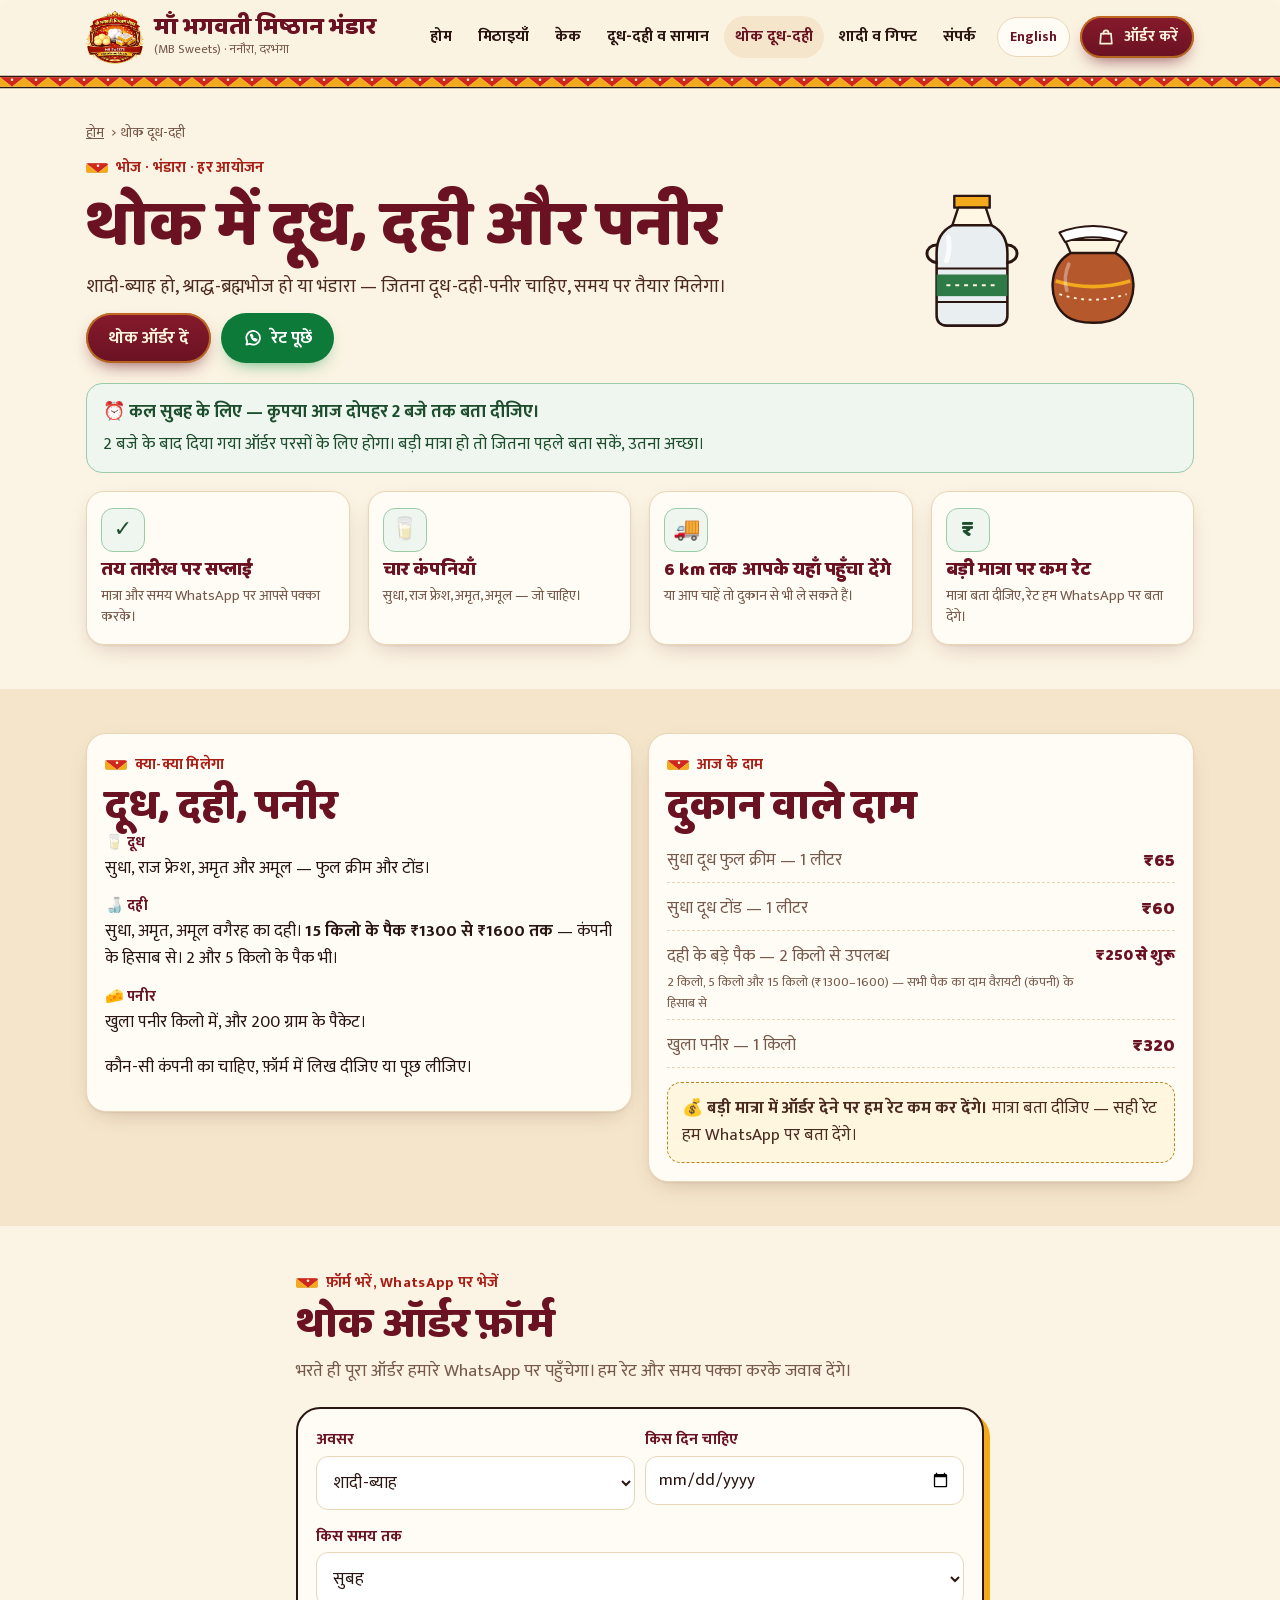
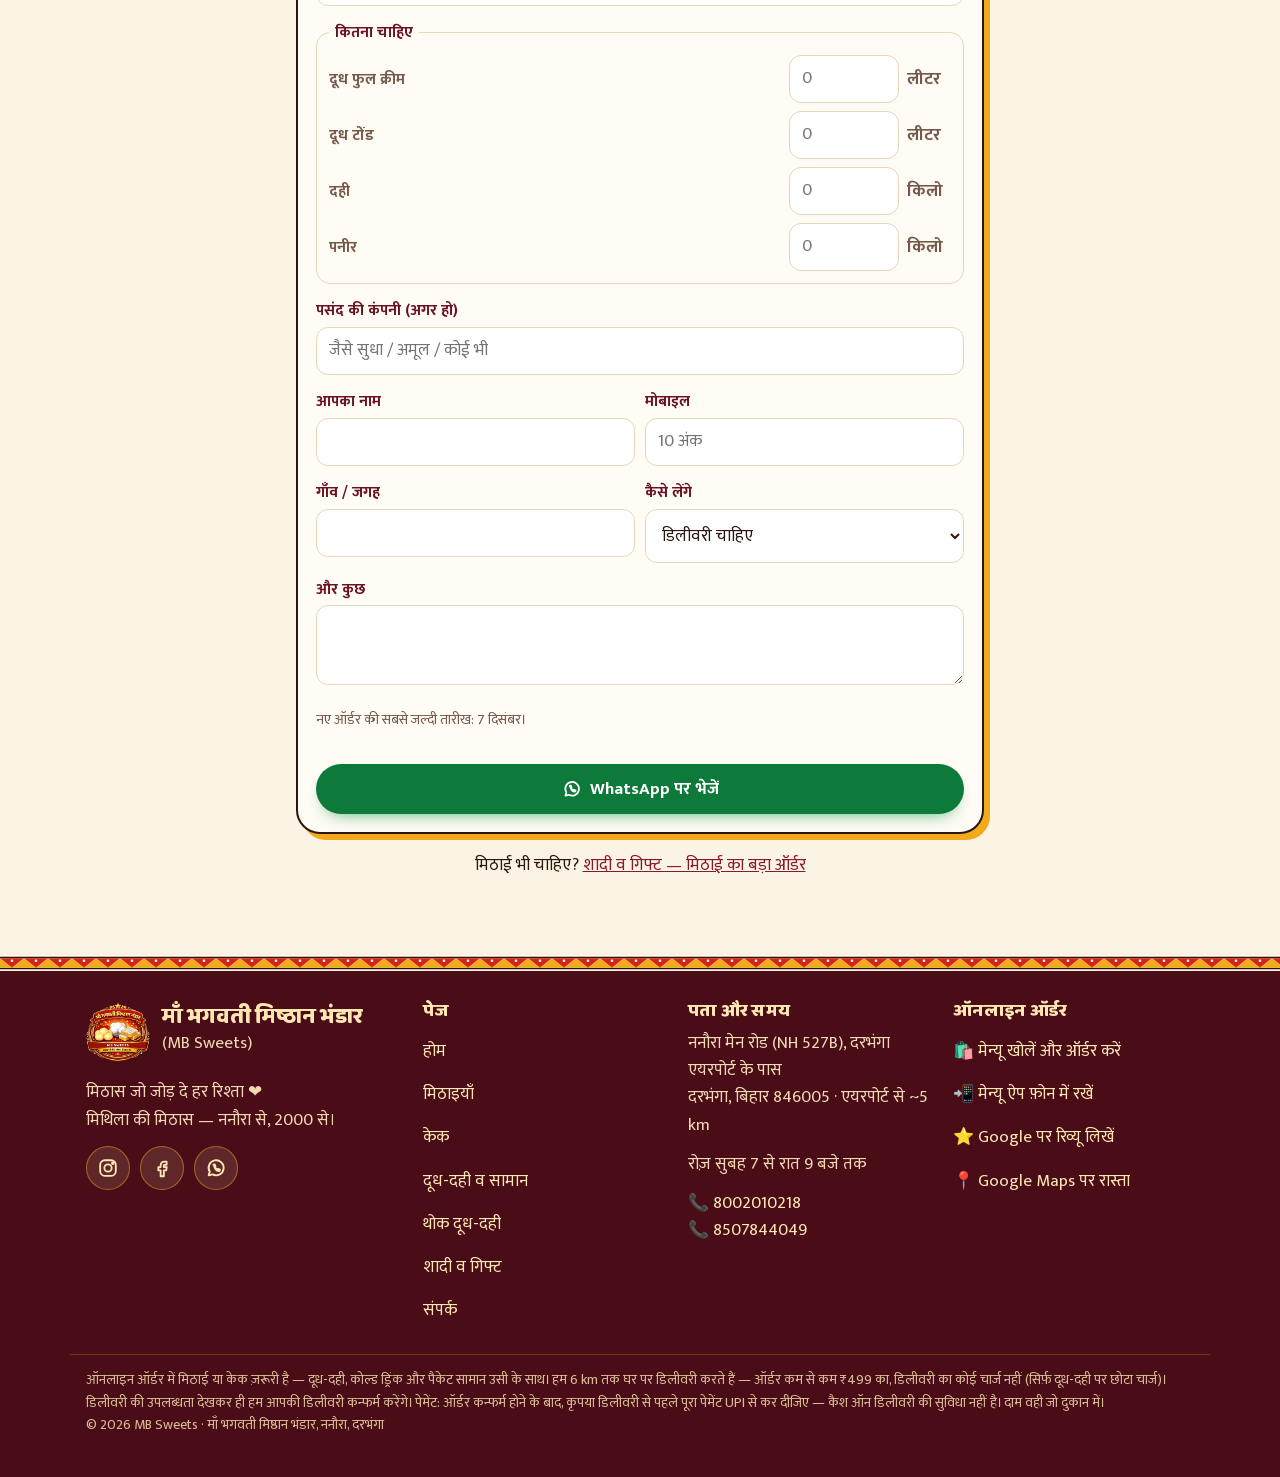
==== commit 682d10fd: "Website header/footer: shop name 'माँ भगवती मिष्ठान भंडार' big, (MB Sweets) small; English name wrap" ====
--- a/bulk-dairy/index.html
+++ b/bulk-dairy/index.html
@@ -23,17 +23,18 @@
 <link rel="apple-touch-icon" href="/assets/img/icon-192.png">
 <link rel="preload" href="/assets/fonts/baloo2-800.woff2" as="font" type="font/woff2" crossorigin>
 <link rel="preload" href="/assets/fonts/mukta-400.woff2" as="font" type="font/woff2" crossorigin>
-<link rel="stylesheet" href="/assets/site.css?v=00757ee7">
+<link rel="stylesheet" href="/assets/site.css?v=af284112">
 <script type="application/ld+json">{"@context": "https://schema.org", "@type": "BreadcrumbList", "itemListElement": [{"@type": "ListItem", "position": 1, "name": "MB Sweets", "item": "https://mbsweets.github.io/"}, {"@type": "ListItem", "position": 2, "name": "Bulk dairy", "item": "https://mbsweets.github.io/bulk-dairy/"}]}</script>
 </head>
 <body>
 <a class="skip" href="#main"><span data-en="Skip to content">सीधे सामग्री पर जाएँ</span></a>
 <div class="notice" id="notice" role="status"></div>
+<a class="fest" id="fest" href="/mb-sweets/order/" data-order hidden></a>
 <header class="hdr">
  <div class="wrap bar">
-  <a class="brand" href="/" aria-label="MB Sweets — होम">
-   <img src="/assets/img/logo.webp" width="217" height="200" alt="MB Sweets का लोगो">
-   <span><b>MB Sweets</b><small><span data-en="Maa Bhagwati Misthan Bhandar · Nanaura">माँ भगवती मिष्ठान भंडार · ननौरा</span></small></span>
+  <a class="brand" href="/" aria-label="माँ भगवती मिष्ठान भंडार (MB Sweets) — होम">
+   <img src="/assets/img/logo.webp" width="217" height="200" alt="माँ भगवती मिष्ठान भंडार (MB Sweets) का लोगो">
+   <span><b><span data-en="Maa Bhagwati Misthan Bhandar">माँ भगवती मिष्ठान भंडार</span></b><small>(MB Sweets) · <span data-en="Nanaura, Darbhanga">ननौरा, दरभंगा</span></small></span>
   </a>
   <nav class="nav" aria-label="मुख्य"><a href="/"><span data-en="Home">होम</span></a><a href="/sweets/"><span data-en="Sweets">मिठाइयाँ</span></a><a href="/cakes/"><span data-en="Cakes">केक</span></a><a href="/products/"><span data-en="Dairy &amp; more">दूध-दही व सामान</span></a><a href="/bulk-dairy/" aria-current=page><span data-en="Bulk dairy">थोक दूध-दही</span></a><a href="/wedding/"><span data-en="Weddings &amp; gifts">शादी व गिफ्ट</span></a><a href="/contact/"><span data-en="Contact">संपर्क</span></a></nav>
   <button class="lang" id="lang" type="button" aria-label="Switch language / भाषा बदलें">English</button>
@@ -135,7 +136,7 @@
 <footer class="foot">
  <div class="wrap cols">
   <div>
-   <div class="fbrand"><img src="/assets/img/logo.webp" width="217" height="200" alt="" loading="lazy"><div><b>MB Sweets</b><span data-en="Maa Bhagwati Misthan Bhandar">माँ भगवती मिष्ठान भंडार</span></div></div>
+   <div class="fbrand"><img src="/assets/img/logo.webp" width="217" height="200" alt="" loading="lazy"><div><b><span data-en="Maa Bhagwati Misthan Bhandar">माँ भगवती मिष्ठान भंडार</span></b>(MB Sweets)</div></div>
    <p class="mt"><span data-en="Sweetness that binds every bond ❤️&lt;br&gt;The sweetness of Mithila — from Nanaura, since 2000.">मिठास जो जोड़ दे हर रिश्ता ❤️<br>मिथिला की मिठास — ननौरा से, 2000 से।</span></p>
    <div class="social">
     <a href="https://www.instagram.com/maabhagwatimisthanbhandar/" target="_blank" rel="noopener" aria-label="Instagram"><svg viewBox="0 0 24 24" fill="none" stroke="currentColor" stroke-width="2" stroke-linecap="round" stroke-linejoin="round" aria-hidden="true"><rect x="3.5" y="3.5" width="17" height="17" rx="5"/><circle cx="12" cy="12" r="4"/><circle cx="17.2" cy="6.8" r=".9"/></svg></a>
@@ -143,7 +144,7 @@
     <a href="https://api.whatsapp.com/send?phone=918002010218&text=%E0%A4%A8%E0%A4%AE%E0%A4%B8%E0%A5%8D%E0%A4%A4%E0%A5%87%20MB%20Sweets%20%F0%9F%99%8F%20" data-en-href="https://api.whatsapp.com/send?phone=918002010218&amp;text=Hello%20MB%20Sweets%20%F0%9F%99%8F%20" target="_blank" rel="noopener" aria-label="WhatsApp"><svg viewBox="0 0 24 24" fill="none" stroke="currentColor" stroke-width="2" stroke-linecap="round" stroke-linejoin="round" aria-hidden="true"><path d="M4 20l1.2-3.9A8.2 8.2 0 1 1 8.3 19z"/><path d="M9.2 8.6c.2-.5.5-.6.9-.6h.5l.9 2.1-.7.9c.5 1.1 1.4 2 2.5 2.5l.9-.7 2.1.9v.5c0 .4-.1.7-.6.9-2.5 1-6.6-3.1-5.5-6.5z"/></svg></a>
    </div>
   </div>
-  <div><h3><span data-en="Pages">पेज</span></h3><ul><li><a href="/"><span data-en="Home">होम</span></a></li><li><a href="/sweets/"><span data-en="Sweets">मिठाइयाँ</span></a></li><li><a href="/cakes/"><span data-en="Cakes">केक</span></a></li><li><a href="/products/"><span data-en="Dairy &amp; more">दूध-दही व सामान</span></a></li><li><a href="/bulk-dairy/"><span data-en="Bulk dairy">थोक दूध-दही</span></a></li><li><a href="/wedding/"><span data-en="Weddings &amp; gifts">शादी व गिफ्ट</span></a></li><li><a href="/contact/"><span data-en="Contact">संपर्क</span></a></li></ul></div>
+  <div class="fpages"><h3><span data-en="Pages">पेज</span></h3><ul><li><a href="/"><span data-en="Home">होम</span></a></li><li><a href="/sweets/"><span data-en="Sweets">मिठाइयाँ</span></a></li><li><a href="/cakes/"><span data-en="Cakes">केक</span></a></li><li><a href="/products/"><span data-en="Dairy &amp; more">दूध-दही व सामान</span></a></li><li><a href="/bulk-dairy/"><span data-en="Bulk dairy">थोक दूध-दही</span></a></li><li><a href="/wedding/"><span data-en="Weddings &amp; gifts">शादी व गिफ्ट</span></a></li><li><a href="/contact/"><span data-en="Contact">संपर्क</span></a></li></ul></div>
   <div><h3><span data-en="Address &amp; hours">पता और समय</span></h3>
    <p><span data-en="Nanaura Main Rd (NH 527B), near Darbhanga Airport&lt;br&gt;Darbhanga, Bihar 846005 · ~5 km from the airport">ननौरा मेन रोड (NH 527B), दरभंगा एयरपोर्ट के पास<br>दरभंगा, बिहार 846005 · एयरपोर्ट से ~5 km</span></p>
    <p><span data-en="Daily 7 am – 9 pm">रोज़ सुबह 7 से रात 9 बजे तक</span></p>
@@ -165,6 +166,6 @@
  <a href="https://maps.app.goo.gl/FhQMpwFatymkrWct9" target="_blank" rel="noopener"><svg viewBox="0 0 24 24" fill="none" stroke="currentColor" stroke-width="2" stroke-linecap="round" stroke-linejoin="round" aria-hidden="true"><path d="M12 21s-7-6.3-7-11.2a7 7 0 0 1 14 0C19 14.7 12 21 12 21z"/><circle cx="12" cy="9.8" r="2.6"/></svg><span data-en="Directions">रास्ता</span></a>
 </nav>
 <script src="/mb-sweets/catalog.js" defer></script>
-<script src="/assets/site.js?v=cd777acc" defer></script>
+<script src="/assets/site.js?v=0ad1abe9" defer></script>
 </body>
 </html>
--- a/assets/site.css
+++ b/assets/site.css
@@ -34,7 +34,8 @@
 .brand{display:flex;align-items:center;gap:10px;text-decoration:none;min-width:0;flex:1}
 .brand>span{min-width:0}
 .brand img{width:48px;height:44px;object-fit:contain;flex:none}
-.brand b{display:block;font-family:var(--hd);font-size:21px;line-height:1;color:var(--maroon);white-space:nowrap}
+.brand b{display:block;font-family:var(--hd);font-size:clamp(16px,4.9vw,21px);line-height:1.05;color:var(--maroon);white-space:nowrap}
+html[lang=en] .brand b{font-size:clamp(13px,3.7vw,19px)}
 .brand small{display:block;font-size:12.5px;color:var(--muted);white-space:nowrap;overflow:hidden;text-overflow:ellipsis;line-height:1.35;margin-top:2px}
 .nav{display:none;gap:4px;align-items:center}
 .nav a{color:var(--ink);text-decoration:none;font-weight:600;padding:8px 11px;border-radius:999px;font-size:16px;white-space:nowrap}
@@ -46,8 +47,8 @@
 .pills::-webkit-scrollbar{display:none}
 .pills a{flex:none;text-decoration:none;color:var(--ink);background:var(--card);border:1px solid var(--line);font-weight:600;font-size:15px;padding:6px 14px;border-radius:999px;min-height:40px;display:inline-flex;align-items:center}
 .pills a[aria-current=page]{background:var(--maroon);color:#FFF3DC;border-color:var(--maroon)}
-@media(min-width:960px){html{scroll-padding-top:96px}.hdr{position:sticky}.hdr .order-top{display:inline-flex}.hdr .bar{height:74px}.brand img{width:58px;height:54px}.brand b{font-size:24px}}
-@media(min-width:1200px){.nav{display:flex}.pills{display:none}.brand{flex:0 1 auto;margin-right:auto}}
+@media(min-width:960px){html{scroll-padding-top:96px}.hdr{position:sticky}.hdr .order-top{display:inline-flex}.hdr .bar{height:74px}.brand img{width:58px;height:54px}.brand b{font-size:24px}html[lang=en] .brand b{font-size:19px;white-space:normal;max-width:180px;line-height:1.02}}
+@media(min-width:1200px){.nav{display:flex}.pills{display:none}.brand{flex:0 0 auto;margin-right:auto}}
 
 /* ---------- buttons ---------- */
 .btn{display:inline-flex;align-items:center;justify-content:center;gap:8px;min-height:50px;padding:0 22px;border-radius:999px;font:700 17px/1.1 'Mukta',sans-serif;text-decoration:none;border:0;cursor:pointer;transition:transform .15s,box-shadow .15s;white-space:nowrap}
@@ -338,13 +339,14 @@
 .foot ul a{display:inline-block;padding:8px 0;min-height:40px}
 .foot .fbrand{display:flex;gap:12px;align-items:center}
 .foot .fbrand img{width:64px;height:60px;object-fit:contain}
-.foot .fbrand b{font:800 24px/1 var(--hd);color:#FFE7B3;display:block}
+.foot .fbrand b{font:800 22px/1.15 var(--hd);color:#FFE7B3;display:block}
 .social{display:flex;gap:10px;margin-top:12px}
 .social a{width:44px;height:44px;border-radius:50%;display:grid;place-items:center;background:rgba(255,231,179,.12);border:1px solid rgba(242,169,27,.5)}
 .social svg{width:22px;height:22px;stroke:#FFE7B3}
 .fine{font-size:14px;color:#D9BD95;border-top:1px solid rgba(242,169,27,.25);margin-top:22px;padding-top:14px}
 @media(min-width:960px){.foot{padding-bottom:40px}}
 @media(min-width:900px){.foot .cols{grid-template-columns:1.3fr 1fr 1fr 1fr}}
+@media(max-width:899px){.foot .fpages ul{grid-template-columns:1fr 1fr;column-gap:14px}}
 
 /* ---------- sticky action bar (phones) ---------- */
 .dock{position:fixed;left:0;right:0;bottom:0;z-index:50;display:grid;grid-template-columns:1.35fr 1fr 1fr 1fr;gap:6px;padding:8px 8px calc(8px + env(safe-area-inset-bottom));background:rgba(255,252,246,.97);border-top:1px solid var(--line);box-shadow:0 -8px 22px -12px rgba(74,13,23,.35)}
@@ -356,6 +358,16 @@
 
 .notice{background:var(--sindoor);color:#fff;text-align:center;font-weight:700;padding:8px 16px;display:none}
 .notice.on{display:block}
+.fest{display:block;background:linear-gradient(135deg,#6A1222,#A8322E 55%,#C2571F);color:#FFF4DC;text-decoration:none;border-bottom:2px solid #E7B84A}
+.fest[hidden]{display:none}
+.fest .fin{display:flex;align-items:center;gap:12px;padding-top:10px;padding-bottom:10px}
+.fest .fx{font-size:30px;line-height:1}
+.fest b{display:block;font-family:var(--hd);font-size:17px;line-height:1.25;color:#F7DC8C}
+.fest small{display:block;font-size:14px;line-height:1.35;color:#FFF4DC}
+.fest .pr{display:flex;flex-wrap:wrap;gap:6px;margin-top:5px}
+.fest .pr span{background:rgba(255,244,220,.16);border:1px solid rgba(247,220,140,.55);border-radius:999px;padding:1px 10px;font-size:13.5px;font-weight:700;white-space:nowrap}
+.fest .go{margin-left:auto;font-weight:800;color:#F7DC8C;white-space:nowrap}
+.fest:hover .go{text-decoration:underline}
 .center{text-align:center}
 .mt{margin-top:18px}
 
@@ -429,3 +441,8 @@
 .plist li .pr small span{color:inherit}
 .rulebox{margin:6px 0 14px;padding:10px 14px;border-radius:14px;background:#FFF4DC;border:1.5px solid #E2B14A;color:#4A0C10;font-size:15px;line-height:1.55}
 .rulebox b{color:#6E1616}
+.clear{margin:10px 0 14px;padding:10px 14px 8px;border-radius:14px;background:#F1FAF3;border:1.5px solid #8CC9A0;color:#23402C;font-size:14.5px;line-height:1.5}
+.clear .ch{display:block;font-size:16px;color:#1F6B3A;margin-bottom:4px}
+.clear ul{margin:0;padding:0 0 0 2px;list-style:none}
+.clear li{padding:2px 0}
+.clear li b{color:#1F6B3A}
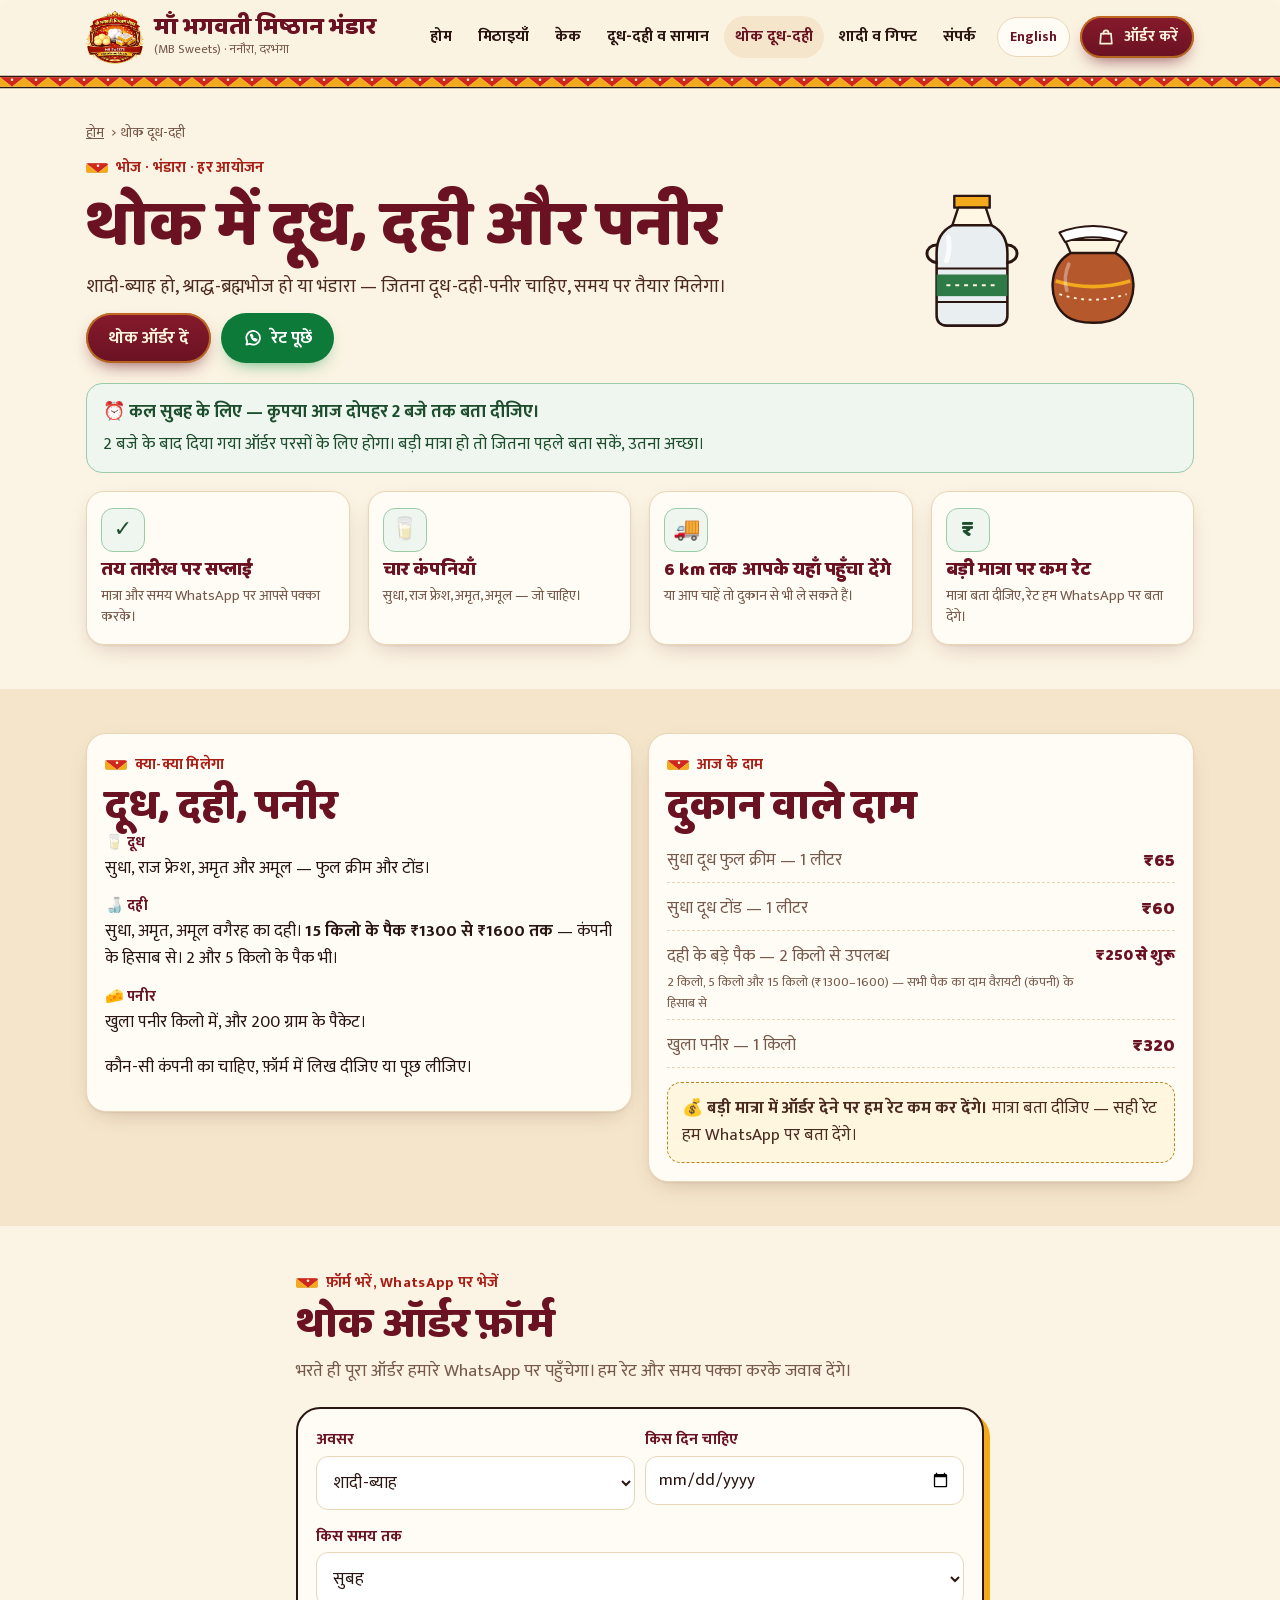
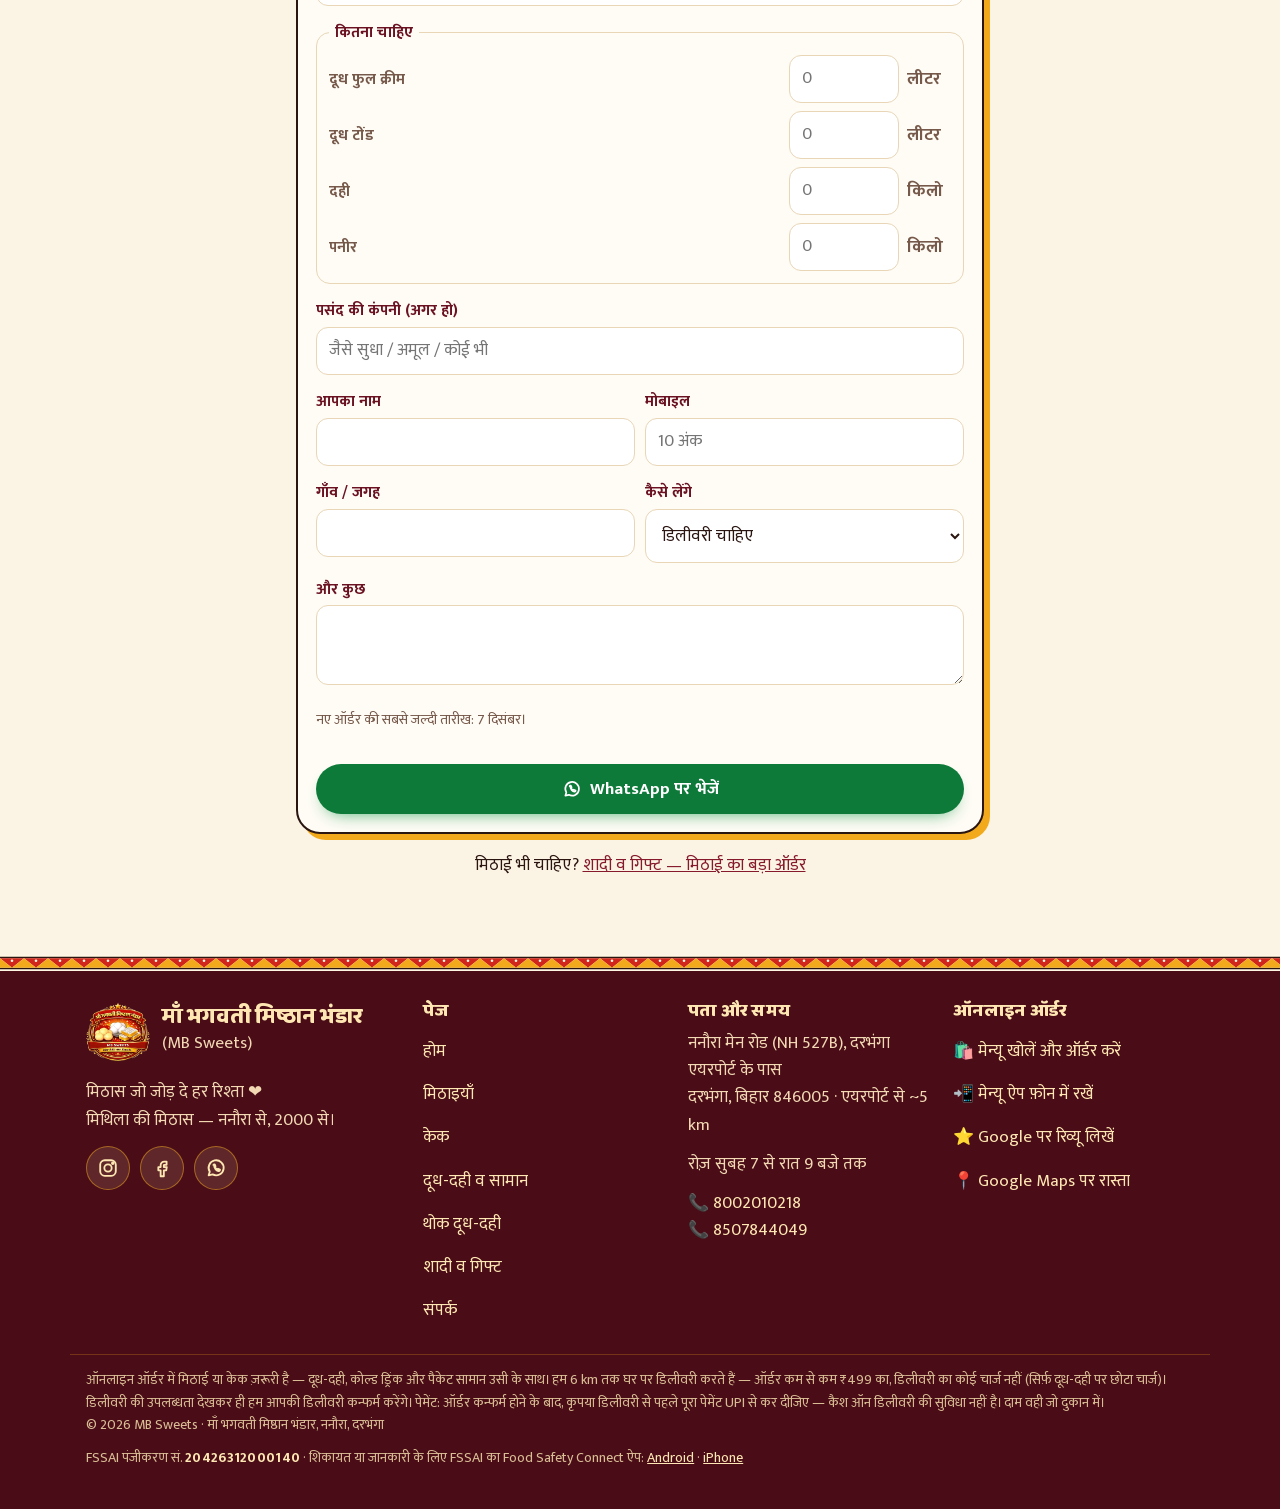
==== commit b87c40dd: "Footer: FSSAI पंजीकरण सं. 20426312000140 + Food Safety Connect ऐप लिंक (Android/iPhone) हर पेज पर Co" ====
--- a/bulk-dairy/index.html
+++ b/bulk-dairy/index.html
@@ -23,7 +23,7 @@
 <link rel="apple-touch-icon" href="/assets/img/icon-192.png">
 <link rel="preload" href="/assets/fonts/baloo2-800.woff2" as="font" type="font/woff2" crossorigin>
 <link rel="preload" href="/assets/fonts/mukta-400.woff2" as="font" type="font/woff2" crossorigin>
-<link rel="stylesheet" href="/assets/site.css?v=af284112">
+<link rel="stylesheet" href="/assets/site.css?v=a8066824">
 <script type="application/ld+json">{"@context": "https://schema.org", "@type": "BreadcrumbList", "itemListElement": [{"@type": "ListItem", "position": 1, "name": "MB Sweets", "item": "https://mbsweets.github.io/"}, {"@type": "ListItem", "position": 2, "name": "Bulk dairy", "item": "https://mbsweets.github.io/bulk-dairy/"}]}</script>
 </head>
 <body>
@@ -158,6 +158,7 @@
   </ul></div>
  </div>
  <div class="wrap fine"><span data-en="Online orders must include sweets or cake — milk, curd, cold drinks and packaged items come along with them. We deliver to your home within 6 km — minimum order ₹499, no delivery charge (only milk &amp; curd have a small charge). We confirm delivery only after checking availability. Payment: once your order is confirmed, please pay in full by UPI before delivery — sorry, no cash on delivery. Same prices as in the shop.">ऑनलाइन ऑर्डर में मिठाई या केक ज़रूरी है — दूध-दही, कोल्ड ड्रिंक और पैकेट सामान उसी के साथ। हम 6 km तक घर पर डिलीवरी करते हैं — ऑर्डर कम से कम ₹499 का, डिलीवरी का कोई चार्ज नहीं (सिर्फ़ दूध-दही पर छोटा चार्ज)। डिलीवरी की उपलब्धता देखकर ही हम आपकी डिलीवरी कन्फर्म करेंगे। पेमेंट: ऑर्डर कन्फर्म होने के बाद, कृपया डिलीवरी से पहले पूरा पेमेंट UPI से कर दीजिए — कैश ऑन डिलीवरी की सुविधा नहीं है। दाम वही जो दुकान में।</span><br>© <span id="yr">2026</span> MB Sweets · <span data-en="Maa Bhagwati Misthan Bhandar, Nanaura, Darbhanga">माँ भगवती मिष्ठान भंडार, ननौरा, दरभंगा</span></div>
+ <div class="wrap fss"><span data-en="FSSAI Reg. No.">FSSAI पंजीकरण सं.</span> <b>20426312000140</b> · <span data-en="For complaints or info, FSSAI&#x27;s Food Safety Connect app:">शिकायत या जानकारी के लिए FSSAI का Food Safety Connect ऐप:</span> <a href="https://play.google.com/store/apps/details?id=safety.connect.food" target="_blank" rel="noopener">Android</a> · <a href="https://apps.apple.com/in/app/food-safety-connect/id6446887958" target="_blank" rel="noopener">iPhone</a></div>
 </footer>
 <nav class="dock" aria-label="जल्दी संपर्क">
  <a class="o" href="/mb-sweets/order/" data-order><svg viewBox="0 0 24 24" fill="none" stroke="currentColor" stroke-width="2" stroke-linecap="round" stroke-linejoin="round" aria-hidden="true"><path d="M6 8h12l1 12H5L6 8z"/><path d="M9 8V7a3 3 0 0 1 6 0v1"/></svg><span data-en="Order">ऑर्डर करें</span></a>
--- a/assets/site.css
+++ b/assets/site.css
@@ -344,6 +344,9 @@
 .social a{width:44px;height:44px;border-radius:50%;display:grid;place-items:center;background:rgba(255,231,179,.12);border:1px solid rgba(242,169,27,.5)}
 .social svg{width:22px;height:22px;stroke:#FFE7B3}
 .fine{font-size:14px;color:#D9BD95;border-top:1px solid rgba(242,169,27,.25);margin-top:22px;padding-top:14px}
+.foot .fss{font-size:14px;color:#D9BD95;margin-top:10px}
+.foot .fss b{color:#FFE7B3;letter-spacing:.3px}
+.foot .fss a{text-decoration:underline}
 @media(min-width:960px){.foot{padding-bottom:40px}}
 @media(min-width:900px){.foot .cols{grid-template-columns:1.3fr 1fr 1fr 1fr}}
 @media(max-width:899px){.foot .fpages ul{grid-template-columns:1fr 1fr;column-gap:14px}}
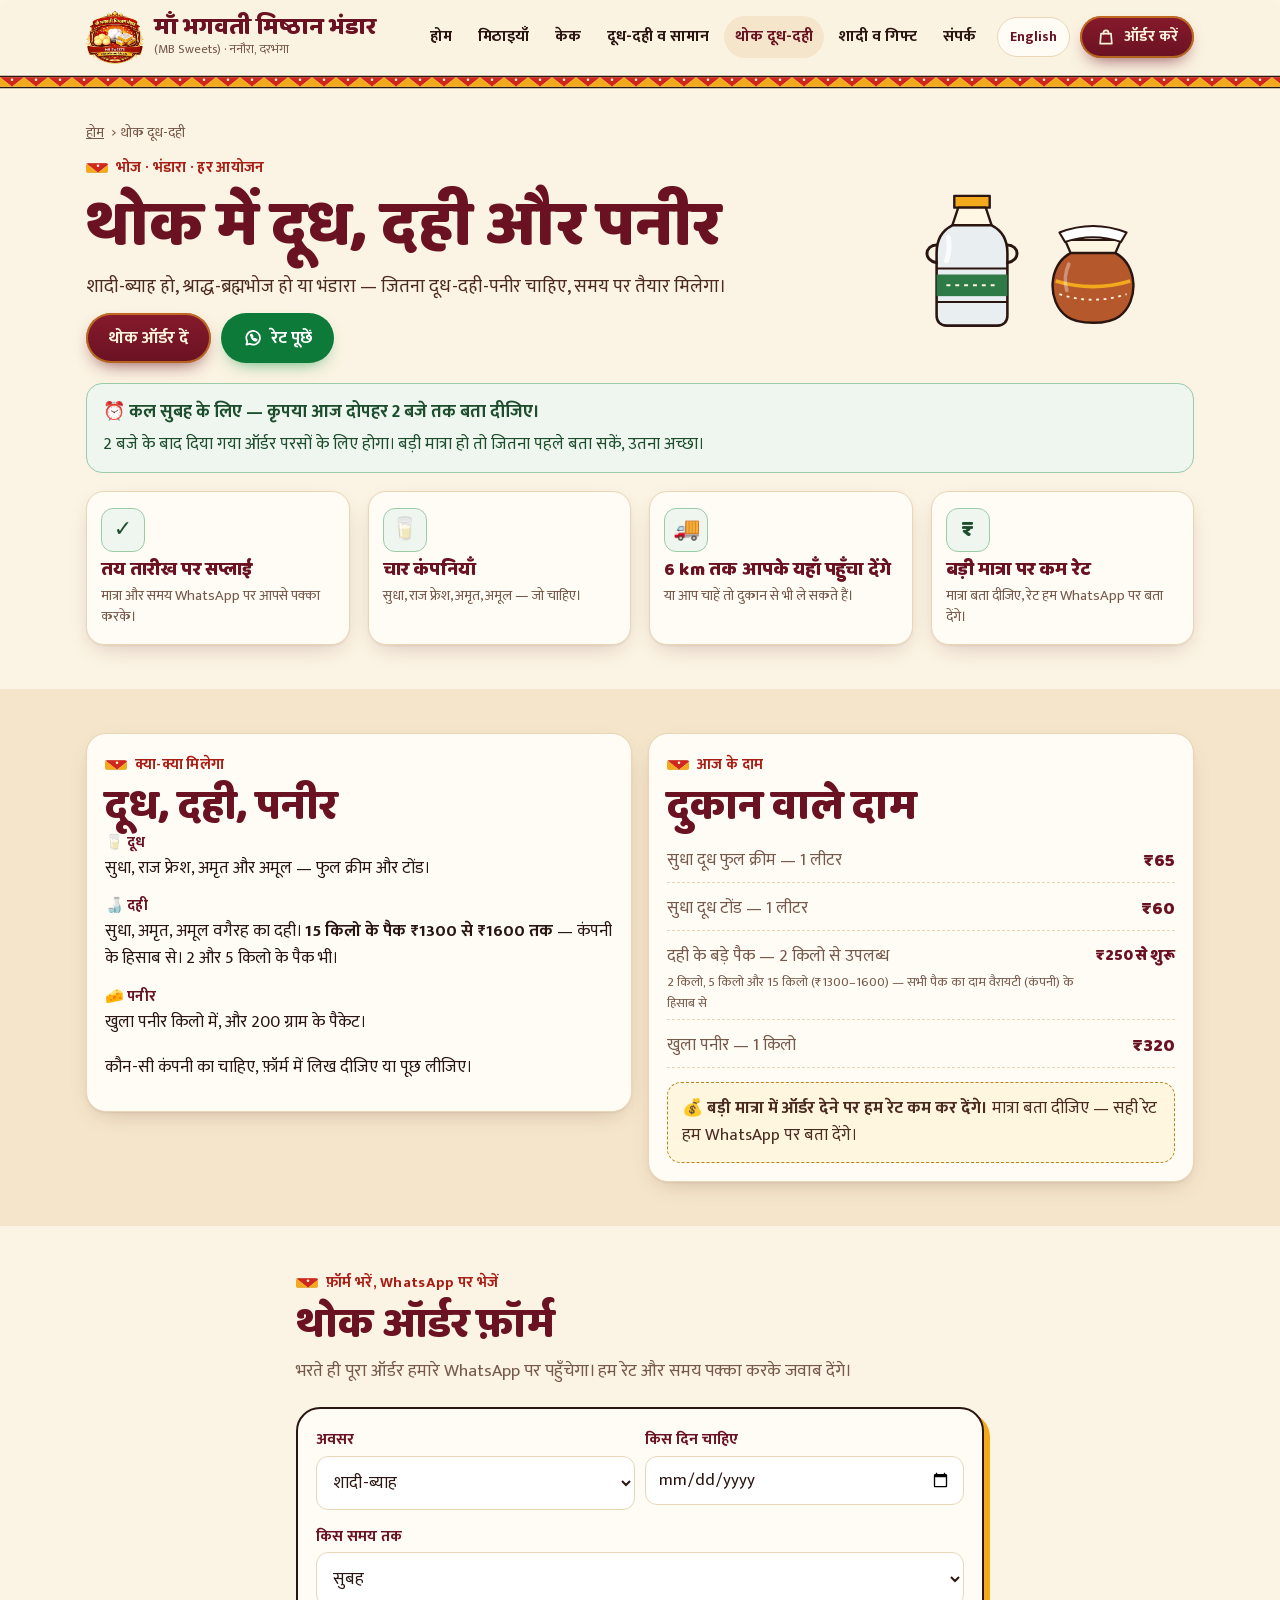
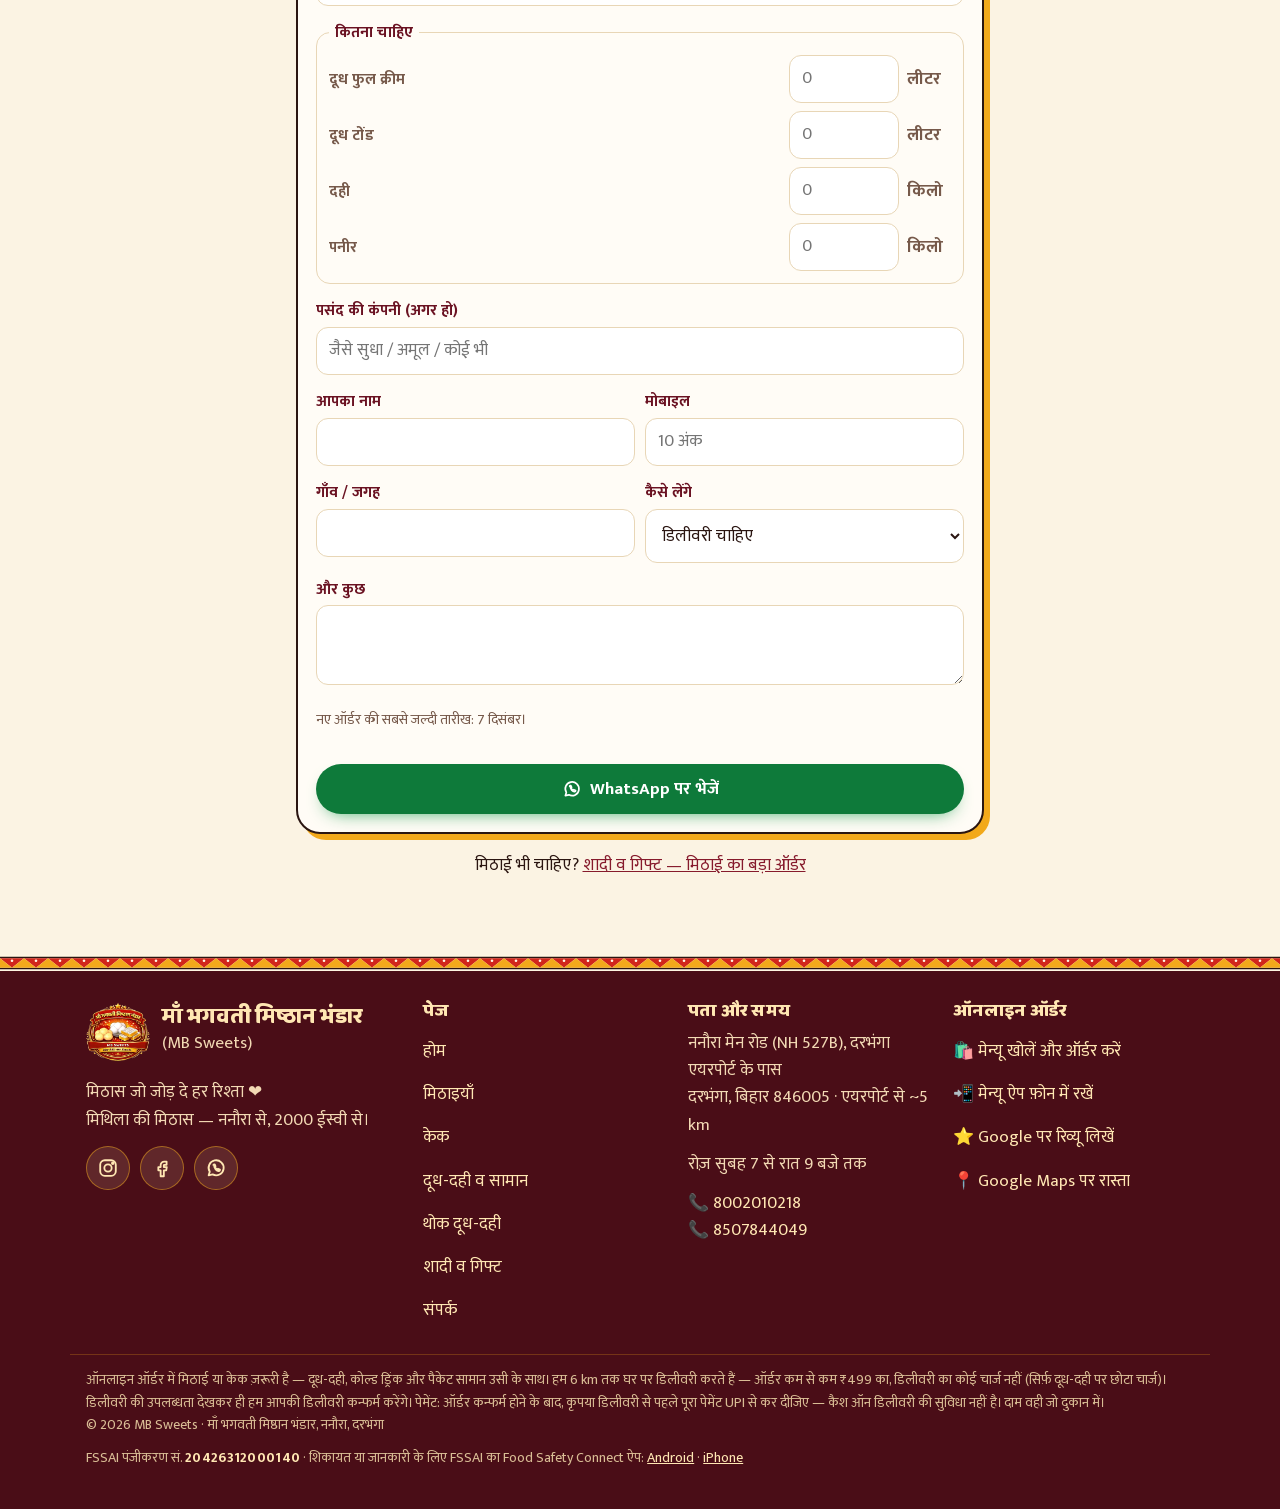
==== commit b74529e9: ""2000 से" → "2000 ईस्वी से" (footer, होम हेडर, meta description, हमारी कहानी) — ₹2000 जैसा न लगे Co-" ====
--- a/bulk-dairy/index.html
+++ b/bulk-dairy/index.html
@@ -137,7 +137,7 @@
  <div class="wrap cols">
   <div>
    <div class="fbrand"><img src="/assets/img/logo.webp" width="217" height="200" alt="" loading="lazy"><div><b><span data-en="Maa Bhagwati Misthan Bhandar">माँ भगवती मिष्ठान भंडार</span></b>(MB Sweets)</div></div>
-   <p class="mt"><span data-en="Sweetness that binds every bond ❤️&lt;br&gt;The sweetness of Mithila — from Nanaura, since 2000.">मिठास जो जोड़ दे हर रिश्ता ❤️<br>मिथिला की मिठास — ननौरा से, 2000 से।</span></p>
+   <p class="mt"><span data-en="Sweetness that binds every bond ❤️&lt;br&gt;The sweetness of Mithila — from Nanaura, since 2000.">मिठास जो जोड़ दे हर रिश्ता ❤️<br>मिथिला की मिठास — ननौरा से, 2000 ईस्वी से।</span></p>
    <div class="social">
     <a href="https://www.instagram.com/maabhagwatimisthanbhandar/" target="_blank" rel="noopener" aria-label="Instagram"><svg viewBox="0 0 24 24" fill="none" stroke="currentColor" stroke-width="2" stroke-linecap="round" stroke-linejoin="round" aria-hidden="true"><rect x="3.5" y="3.5" width="17" height="17" rx="5"/><circle cx="12" cy="12" r="4"/><circle cx="17.2" cy="6.8" r=".9"/></svg></a>
     <a href="https://www.facebook.com/share/1CdTxjHLrT/" target="_blank" rel="noopener" aria-label="Facebook"><svg viewBox="0 0 24 24" fill="none" stroke="currentColor" stroke-width="2" stroke-linecap="round" stroke-linejoin="round" aria-hidden="true"><path d="M14.5 8.5H17V5h-2.5A4 4 0 0 0 10.5 9v2H8v3.5h2.5V21H14v-6.5h2.6l.6-3.5H14V9.1c0-.3.2-.6.5-.6z"/></svg></a>
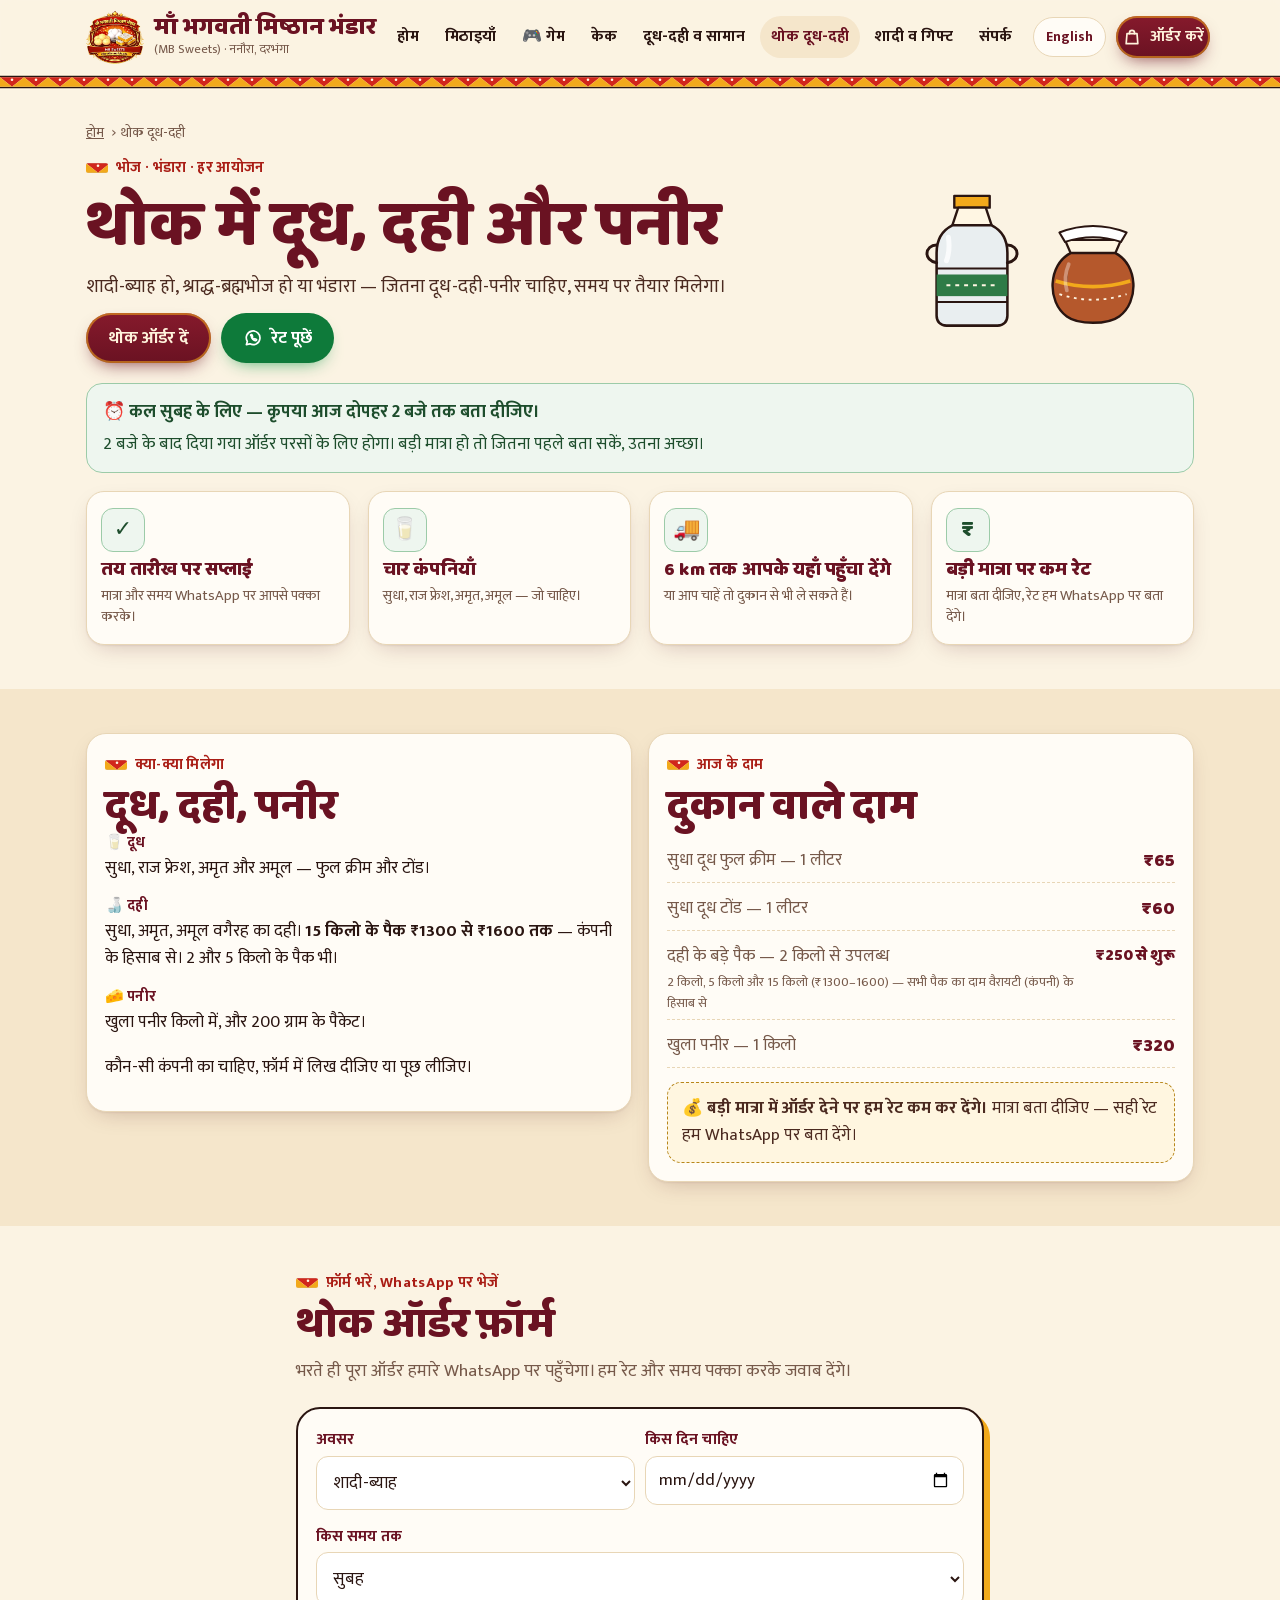
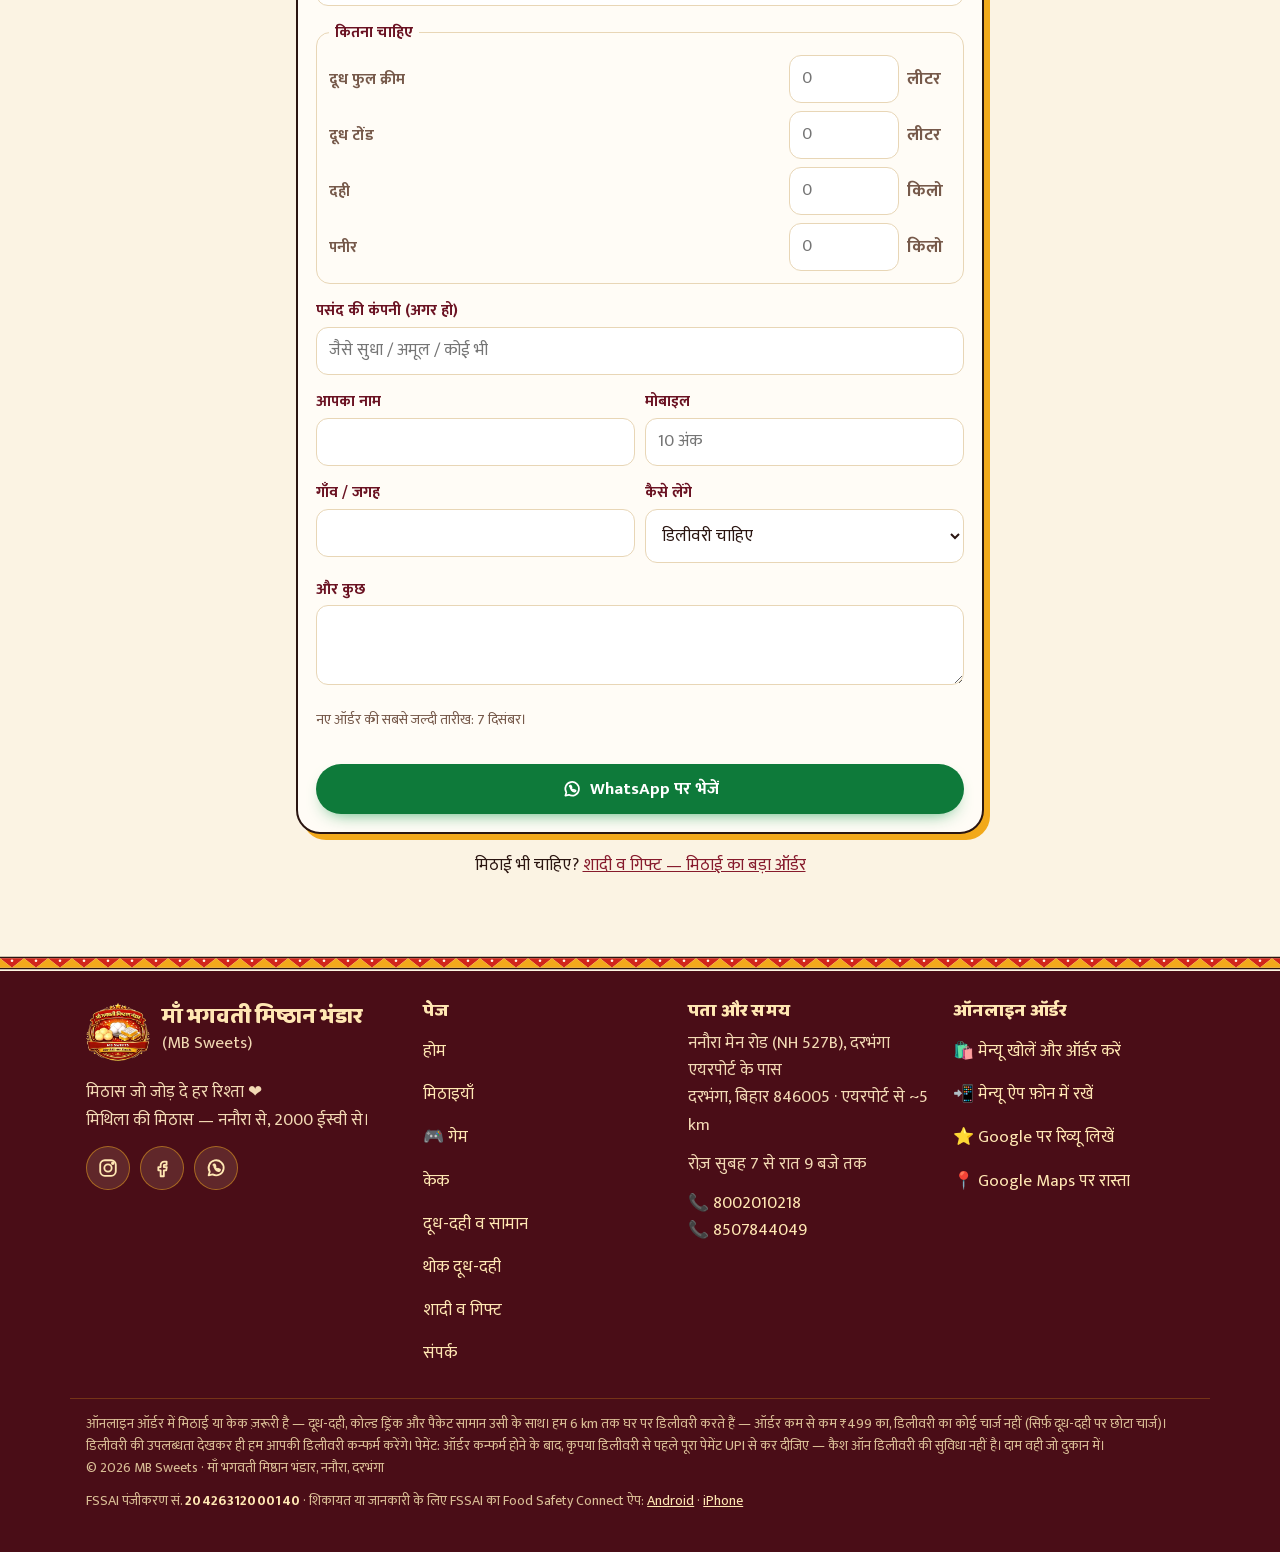
==== commit ad780c64: "website: रसगुल्ला रन गेम — होम पेज पर कार्ड, मेन्यू में 🎮 गेम, sitemap में /game/ Co-Authored-By: Cl" ====
--- a/bulk-dairy/index.html
+++ b/bulk-dairy/index.html
@@ -23,7 +23,7 @@
 <link rel="apple-touch-icon" href="/assets/img/icon-192.png">
 <link rel="preload" href="/assets/fonts/baloo2-800.woff2" as="font" type="font/woff2" crossorigin>
 <link rel="preload" href="/assets/fonts/mukta-400.woff2" as="font" type="font/woff2" crossorigin>
-<link rel="stylesheet" href="/assets/site.css?v=a8066824">
+<link rel="stylesheet" href="/assets/site.css?v=1c43acba">
 <script type="application/ld+json">{"@context": "https://schema.org", "@type": "BreadcrumbList", "itemListElement": [{"@type": "ListItem", "position": 1, "name": "MB Sweets", "item": "https://mbsweets.github.io/"}, {"@type": "ListItem", "position": 2, "name": "Bulk dairy", "item": "https://mbsweets.github.io/bulk-dairy/"}]}</script>
 </head>
 <body>
@@ -36,11 +36,11 @@
    <img src="/assets/img/logo.webp" width="217" height="200" alt="माँ भगवती मिष्ठान भंडार (MB Sweets) का लोगो">
    <span><b><span data-en="Maa Bhagwati Misthan Bhandar">माँ भगवती मिष्ठान भंडार</span></b><small>(MB Sweets) · <span data-en="Nanaura, Darbhanga">ननौरा, दरभंगा</span></small></span>
   </a>
-  <nav class="nav" aria-label="मुख्य"><a href="/"><span data-en="Home">होम</span></a><a href="/sweets/"><span data-en="Sweets">मिठाइयाँ</span></a><a href="/cakes/"><span data-en="Cakes">केक</span></a><a href="/products/"><span data-en="Dairy &amp; more">दूध-दही व सामान</span></a><a href="/bulk-dairy/" aria-current=page><span data-en="Bulk dairy">थोक दूध-दही</span></a><a href="/wedding/"><span data-en="Weddings &amp; gifts">शादी व गिफ्ट</span></a><a href="/contact/"><span data-en="Contact">संपर्क</span></a></nav>
+  <nav class="nav" aria-label="मुख्य"><a href="/"><span data-en="Home">होम</span></a><a href="/sweets/"><span data-en="Sweets">मिठाइयाँ</span></a><a href="/game/"><span data-en="🎮 Game">🎮 गेम</span></a><a href="/cakes/"><span data-en="Cakes">केक</span></a><a href="/products/"><span data-en="Dairy &amp; more">दूध-दही व सामान</span></a><a href="/bulk-dairy/" aria-current=page><span data-en="Bulk dairy">थोक दूध-दही</span></a><a href="/wedding/"><span data-en="Weddings &amp; gifts">शादी व गिफ्ट</span></a><a href="/contact/"><span data-en="Contact">संपर्क</span></a></nav>
   <button class="lang" id="lang" type="button" aria-label="Switch language / भाषा बदलें">English</button>
   <a class="btn btn-main btn-sm order-top" href="/mb-sweets/order/" data-order><svg viewBox="0 0 24 24" fill="none" stroke="currentColor" stroke-width="2" stroke-linecap="round" stroke-linejoin="round" aria-hidden="true"><path d="M6 8h12l1 12H5L6 8z"/><path d="M9 8V7a3 3 0 0 1 6 0v1"/></svg><span data-en="Order now">ऑर्डर करें</span></a>
  </div>
- <nav class="pills" aria-label="पेज"><a href="/"><span data-en="Home">होम</span></a><a href="/sweets/"><span data-en="Sweets">मिठाइयाँ</span></a><a href="/cakes/"><span data-en="Cakes">केक</span></a><a href="/products/"><span data-en="Dairy &amp; more">दूध-दही व सामान</span></a><a href="/bulk-dairy/" aria-current=page><span data-en="Bulk dairy">थोक दूध-दही</span></a><a href="/wedding/"><span data-en="Weddings &amp; gifts">शादी व गिफ्ट</span></a><a href="/contact/"><span data-en="Contact">संपर्क</span></a></nav>
+ <nav class="pills" aria-label="पेज"><a href="/"><span data-en="Home">होम</span></a><a href="/sweets/"><span data-en="Sweets">मिठाइयाँ</span></a><a href="/game/"><span data-en="🎮 Game">🎮 गेम</span></a><a href="/cakes/"><span data-en="Cakes">केक</span></a><a href="/products/"><span data-en="Dairy &amp; more">दूध-दही व सामान</span></a><a href="/bulk-dairy/" aria-current=page><span data-en="Bulk dairy">थोक दूध-दही</span></a><a href="/wedding/"><span data-en="Weddings &amp; gifts">शादी व गिफ्ट</span></a><a href="/contact/"><span data-en="Contact">संपर्क</span></a></nav>
  <div class="mb-border" aria-hidden="true"></div>
 </header>
 <main id="main">
@@ -144,7 +144,7 @@
     <a href="https://api.whatsapp.com/send?phone=918002010218&text=%E0%A4%A8%E0%A4%AE%E0%A4%B8%E0%A5%8D%E0%A4%A4%E0%A5%87%20MB%20Sweets%20%F0%9F%99%8F%20" data-en-href="https://api.whatsapp.com/send?phone=918002010218&amp;text=Hello%20MB%20Sweets%20%F0%9F%99%8F%20" target="_blank" rel="noopener" aria-label="WhatsApp"><svg viewBox="0 0 24 24" fill="none" stroke="currentColor" stroke-width="2" stroke-linecap="round" stroke-linejoin="round" aria-hidden="true"><path d="M4 20l1.2-3.9A8.2 8.2 0 1 1 8.3 19z"/><path d="M9.2 8.6c.2-.5.5-.6.9-.6h.5l.9 2.1-.7.9c.5 1.1 1.4 2 2.5 2.5l.9-.7 2.1.9v.5c0 .4-.1.7-.6.9-2.5 1-6.6-3.1-5.5-6.5z"/></svg></a>
    </div>
   </div>
-  <div class="fpages"><h3><span data-en="Pages">पेज</span></h3><ul><li><a href="/"><span data-en="Home">होम</span></a></li><li><a href="/sweets/"><span data-en="Sweets">मिठाइयाँ</span></a></li><li><a href="/cakes/"><span data-en="Cakes">केक</span></a></li><li><a href="/products/"><span data-en="Dairy &amp; more">दूध-दही व सामान</span></a></li><li><a href="/bulk-dairy/"><span data-en="Bulk dairy">थोक दूध-दही</span></a></li><li><a href="/wedding/"><span data-en="Weddings &amp; gifts">शादी व गिफ्ट</span></a></li><li><a href="/contact/"><span data-en="Contact">संपर्क</span></a></li></ul></div>
+  <div class="fpages"><h3><span data-en="Pages">पेज</span></h3><ul><li><a href="/"><span data-en="Home">होम</span></a></li><li><a href="/sweets/"><span data-en="Sweets">मिठाइयाँ</span></a></li><li><a href="/game/"><span data-en="🎮 Game">🎮 गेम</span></a></li><li><a href="/cakes/"><span data-en="Cakes">केक</span></a></li><li><a href="/products/"><span data-en="Dairy &amp; more">दूध-दही व सामान</span></a></li><li><a href="/bulk-dairy/"><span data-en="Bulk dairy">थोक दूध-दही</span></a></li><li><a href="/wedding/"><span data-en="Weddings &amp; gifts">शादी व गिफ्ट</span></a></li><li><a href="/contact/"><span data-en="Contact">संपर्क</span></a></li></ul></div>
   <div><h3><span data-en="Address &amp; hours">पता और समय</span></h3>
    <p><span data-en="Nanaura Main Rd (NH 527B), near Darbhanga Airport&lt;br&gt;Darbhanga, Bihar 846005 · ~5 km from the airport">ननौरा मेन रोड (NH 527B), दरभंगा एयरपोर्ट के पास<br>दरभंगा, बिहार 846005 · एयरपोर्ट से ~5 km</span></p>
    <p><span data-en="Daily 7 am – 9 pm">रोज़ सुबह 7 से रात 9 बजे तक</span></p>
--- a/assets/site.css
+++ b/assets/site.css
@@ -449,3 +449,17 @@
 .clear ul{margin:0;padding:0 0 0 2px;list-style:none}
 .clear li{padding:2px 0}
 .clear li b{color:#1F6B3A}
+
+/* ---- गेम कार्ड (होम) ---- */
+.gamesec{padding:6px 0 26px}
+.gamecard{display:grid;grid-template-columns:1fr;gap:0;text-decoration:none;color:#FBEBD2;background:linear-gradient(160deg,var(--maroon2),var(--wine));border-radius:22px;overflow:hidden;box-shadow:inset 0 0 0 3px rgba(242,169,27,.7),0 14px 30px -14px rgba(74,13,23,.75)}
+.gamecard .gpic{display:block;position:relative;line-height:0}
+.gamecard .gpic img{width:100%;height:auto;aspect-ratio:4/3;object-fit:cover}
+.gamecard .gtext{display:flex;flex-direction:column;align-items:flex-start;gap:6px;padding:16px 18px 20px}
+.gbadge{display:inline-block;font:700 13.5px/1.2 'Mukta',sans-serif;background:var(--haldi);color:var(--wine);border-radius:999px;padding:5px 11px 4px}
+.gtitle{font-family:var(--hd);font-weight:800;font-size:clamp(24px,6.4vw,34px);line-height:1.12;color:#FFE7B3}
+.gline{font-size:16.5px;line-height:1.45;color:#F7DFC0}
+.gsoon{font-weight:700;font-size:16px;color:#FFD36B;margin-top:2px}
+.gplay{margin-top:8px;font-size:18px;box-shadow:inset 0 0 0 2px rgba(242,169,27,.85),0 6px 0 rgba(0,0,0,.18);background:linear-gradient(180deg,#E0352A,var(--sindoor))}
+.gamecard:hover .gplay,.gamecard:focus-visible .gplay{filter:brightness(1.08)}
+@media (min-width:760px){.gamecard{grid-template-columns:1.05fr 1fr;align-items:center}.gamecard .gtext{padding:22px 26px}}
